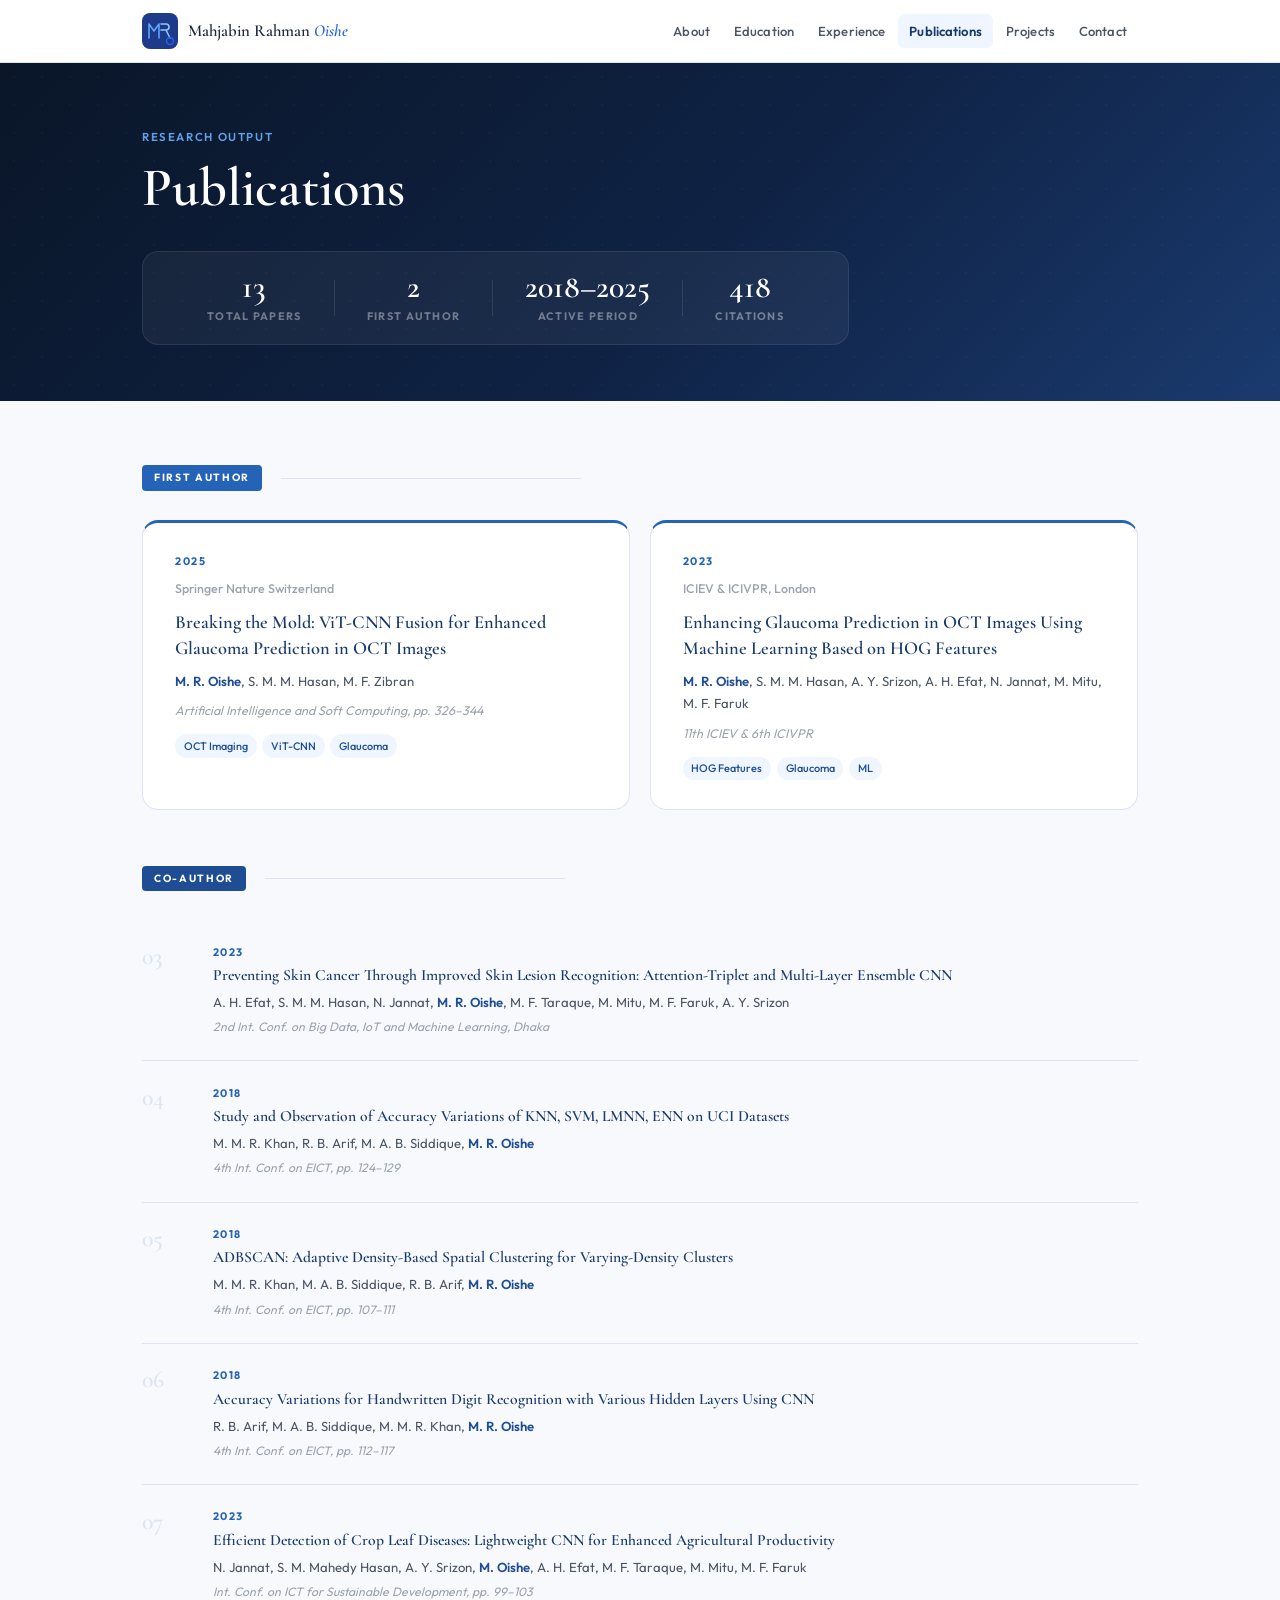
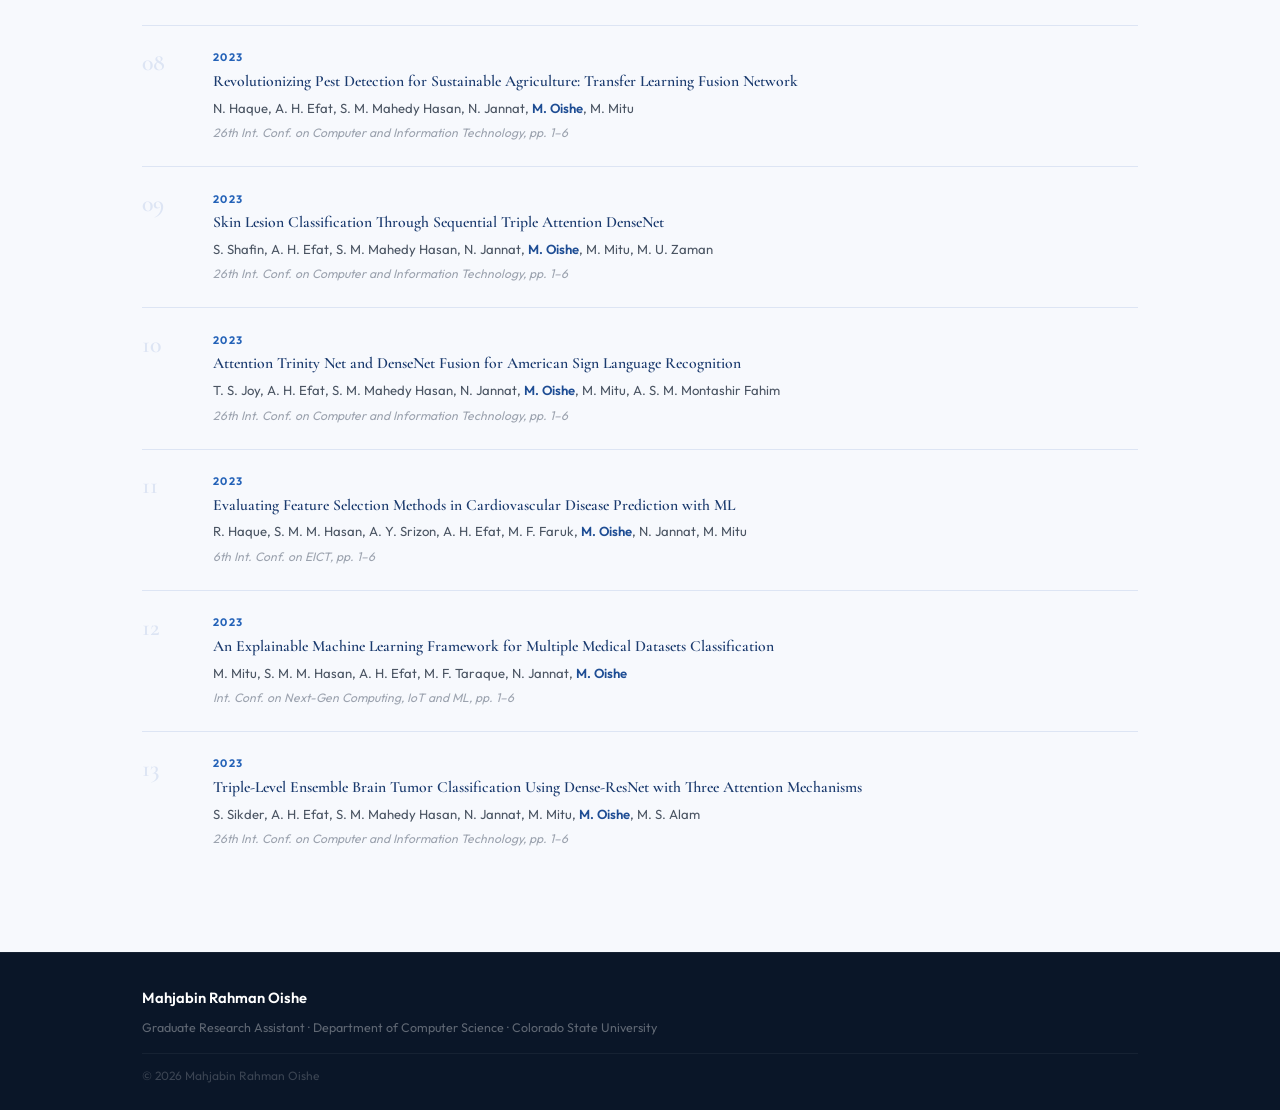
==== publications.html @ 8820d09c "Add files via upload" ====
<!DOCTYPE html>
<html lang="en">
<head>
  <meta charset="UTF-8">
  <meta name="viewport" content="width=device-width, initial-scale=1.0">
  <title>Publications | Mahjabin Rahman Oishe</title>
  <link rel="preconnect" href="https://fonts.googleapis.com">
  <link rel="preconnect" href="https://fonts.gstatic.com" crossorigin>
  <link href="https://fonts.googleapis.com/css2?family=Cormorant+Garamond:ital,wght@0,400;0,600;1,400&family=Outfit:wght@300;400;500;600&display=swap" rel="stylesheet">
  <link rel="stylesheet" href="style.css">
</head>
<body>
  <header class="site-header">
    <div class="nav-inner">
      <a class="brand" href="index.html" style="display:flex;align-items:center;gap:.65rem;text-decoration:none;">
        <svg style="width:36px;height:36px;flex-shrink:0" viewBox="0 0 36 36" fill="none" xmlns="http://www.w3.org/2000/svg">
          <rect width="36" height="36" rx="8" fill="#1e3a8a"/>
          <path d="M7 25V11l5 7 5-7v14" stroke="#60a5fa" stroke-width="1.6" stroke-linecap="round" stroke-linejoin="round" fill="none"/>
          <path d="M19 11h5a3 3 0 010 6h-5m5 0l4 8" stroke="#93c5fd" stroke-width="1.6" stroke-linecap="round" stroke-linejoin="round" fill="none"/>
          <circle cx="28" cy="28" r="3.5" stroke="#2563eb" stroke-width="1.4" fill="none"/>
        </svg>
        <span style="font-family:Cormorant Garamond,Georgia,serif;font-size:1.05rem;font-weight:600;color:#1e293b;white-space:nowrap">Mahjabin Rahman <em style="font-style:italic;color:#2563eb">Oishe</em></span>
      </a>
      <button class="menu-toggle" aria-label="Toggle menu" aria-expanded="false">
        <span></span><span></span><span></span>
      </button>
      <nav class="nav-links">
        <a href="index.html">About</a>
        <a href="education.html">Education</a>
        <a href="experience.html">Experience</a>
        <a href="publications.html" class="active">Publications</a>
        <a href="projects.html">Projects</a>
        <a href="contact.html">Contact</a>
      </nav>
    </div>
  </header>

  <!-- Dark hero with stat counters -->
  <section class="page-hero pub-hero">
    <div class="ph-inner">
      <p class="ph-eyebrow">Research Output</p>
      <h1>Publications</h1>
      <div class="pub-hero-stats">
        <div class="phs"><strong>13</strong><span>Total Papers</span></div>
        <div class="phs-sep"></div>
        <div class="phs"><strong>2</strong><span>First Author</span></div>
        <div class="phs-sep"></div>
        <div class="phs"><strong>2018–2025</strong><span>Active Period</span></div>
        <div class="phs-sep"></div>
        <div class="phs phs--accent">
          <strong id="citation-count">0</strong>
          <span>Citations</span>
        </div>
      </div>
    </div>
    <div class="ph-grid" aria-hidden="true"></div>
  </section>

  <main class="page-main">
    <div class="pm-inner">

      <!-- First-author: large feature cards -->
      <div class="pub-section-label">
        <span class="psl-tag">First Author</span>
        <div class="psl-rule"></div>
      </div>

      <div class="pub-feature-grid">
        <article class="pub-feature-card">
          <div class="pfc-year">2025</div>
          <div class="pfc-venue">Springer Nature Switzerland</div>
          <h3>Breaking the Mold: ViT-CNN Fusion for Enhanced Glaucoma Prediction in OCT Images</h3>
          <p class="pfc-authors"><strong>M. R. Oishe</strong>, S. M. M. Hasan, M. F. Zibran</p>
          <p class="pfc-detail">Artificial Intelligence and Soft Computing, pp. 326–344</p>
          <div class="pfc-tags"><span>OCT Imaging</span><span>ViT-CNN</span><span>Glaucoma</span></div>
        </article>
        <article class="pub-feature-card">
          <div class="pfc-year">2023</div>
          <div class="pfc-venue">ICIEV &amp; ICIVPR, London</div>
          <h3>Enhancing Glaucoma Prediction in OCT Images Using Machine Learning Based on HOG Features</h3>
          <p class="pfc-authors"><strong>M. R. Oishe</strong>, S. M. M. Hasan, A. Y. Srizon, A. H. Efat, N. Jannat, M. Mitu, M. F. Faruk</p>
          <p class="pfc-detail">11th ICIEV &amp; 6th ICIVPR</p>
          <div class="pfc-tags"><span>HOG Features</span><span>Glaucoma</span><span>ML</span></div>
        </article>
      </div>

      <!-- Co-authored: numbered list style -->
      <div class="pub-section-label" style="margin-top:3.5rem">
        <span class="psl-tag psl-tag--co">Co-Author</span>
        <div class="psl-rule"></div>
      </div>

      <div class="pub-list-stack">

        <article class="pls-item">
          <div class="pls-num">03</div>
          <div class="pls-body">
            <div class="pls-year">2023</div>
            <h3>Preventing Skin Cancer Through Improved Skin Lesion Recognition: Attention-Triplet and Multi-Layer Ensemble CNN</h3>
            <p>A. H. Efat, S. M. M. Hasan, N. Jannat, <strong>M. R. Oishe</strong>, M. F. Taraque, M. Mitu, M. F. Faruk, A. Y. Srizon</p>
            <span class="pls-venue">2nd Int. Conf. on Big Data, IoT and Machine Learning, Dhaka</span>
          </div>
        </article>

        <article class="pls-item">
          <div class="pls-num">04</div>
          <div class="pls-body">
            <div class="pls-year">2018</div>
            <h3>Study and Observation of Accuracy Variations of KNN, SVM, LMNN, ENN on UCI Datasets</h3>
            <p>M. M. R. Khan, R. B. Arif, M. A. B. Siddique, <strong>M. R. Oishe</strong></p>
            <span class="pls-venue">4th Int. Conf. on EICT, pp. 124–129</span>
          </div>
        </article>

        <article class="pls-item">
          <div class="pls-num">05</div>
          <div class="pls-body">
            <div class="pls-year">2018</div>
            <h3>ADBSCAN: Adaptive Density-Based Spatial Clustering for Varying-Density Clusters</h3>
            <p>M. M. R. Khan, M. A. B. Siddique, R. B. Arif, <strong>M. R. Oishe</strong></p>
            <span class="pls-venue">4th Int. Conf. on EICT, pp. 107–111</span>
          </div>
        </article>

        <article class="pls-item">
          <div class="pls-num">06</div>
          <div class="pls-body">
            <div class="pls-year">2018</div>
            <h3>Accuracy Variations for Handwritten Digit Recognition with Various Hidden Layers Using CNN</h3>
            <p>R. B. Arif, M. A. B. Siddique, M. M. R. Khan, <strong>M. R. Oishe</strong></p>
            <span class="pls-venue">4th Int. Conf. on EICT, pp. 112–117</span>
          </div>
        </article>

        <article class="pls-item">
          <div class="pls-num">07</div>
          <div class="pls-body">
            <div class="pls-year">2023</div>
            <h3>Efficient Detection of Crop Leaf Diseases: Lightweight CNN for Enhanced Agricultural Productivity</h3>
            <p>N. Jannat, S. M. Mahedy Hasan, A. Y. Srizon, <strong>M. Oishe</strong>, A. H. Efat, M. F. Taraque, M. Mitu, M. F. Faruk</p>
            <span class="pls-venue">Int. Conf. on ICT for Sustainable Development, pp. 99–103</span>
          </div>
        </article>

        <article class="pls-item">
          <div class="pls-num">08</div>
          <div class="pls-body">
            <div class="pls-year">2023</div>
            <h3>Revolutionizing Pest Detection for Sustainable Agriculture: Transfer Learning Fusion Network</h3>
            <p>N. Haque, A. H. Efat, S. M. Mahedy Hasan, N. Jannat, <strong>M. Oishe</strong>, M. Mitu</p>
            <span class="pls-venue">26th Int. Conf. on Computer and Information Technology, pp. 1–6</span>
          </div>
        </article>

        <article class="pls-item">
          <div class="pls-num">09</div>
          <div class="pls-body">
            <div class="pls-year">2023</div>
            <h3>Skin Lesion Classification Through Sequential Triple Attention DenseNet</h3>
            <p>S. Shafin, A. H. Efat, S. M. Mahedy Hasan, N. Jannat, <strong>M. Oishe</strong>, M. Mitu, M. U. Zaman</p>
            <span class="pls-venue">26th Int. Conf. on Computer and Information Technology, pp. 1–6</span>
          </div>
        </article>

        <article class="pls-item">
          <div class="pls-num">10</div>
          <div class="pls-body">
            <div class="pls-year">2023</div>
            <h3>Attention Trinity Net and DenseNet Fusion for American Sign Language Recognition</h3>
            <p>T. S. Joy, A. H. Efat, S. M. Mahedy Hasan, N. Jannat, <strong>M. Oishe</strong>, M. Mitu, A. S. M. Montashir Fahim</p>
            <span class="pls-venue">26th Int. Conf. on Computer and Information Technology, pp. 1–6</span>
          </div>
        </article>

        <article class="pls-item">
          <div class="pls-num">11</div>
          <div class="pls-body">
            <div class="pls-year">2023</div>
            <h3>Evaluating Feature Selection Methods in Cardiovascular Disease Prediction with ML</h3>
            <p>R. Haque, S. M. M. Hasan, A. Y. Srizon, A. H. Efat, M. F. Faruk, <strong>M. Oishe</strong>, N. Jannat, M. Mitu</p>
            <span class="pls-venue">6th Int. Conf. on EICT, pp. 1–6</span>
          </div>
        </article>

        <article class="pls-item">
          <div class="pls-num">12</div>
          <div class="pls-body">
            <div class="pls-year">2023</div>
            <h3>An Explainable Machine Learning Framework for Multiple Medical Datasets Classification</h3>
            <p>M. Mitu, S. M. M. Hasan, A. H. Efat, M. F. Taraque, N. Jannat, <strong>M. Oishe</strong></p>
            <span class="pls-venue">Int. Conf. on Next-Gen Computing, IoT and ML, pp. 1–6</span>
          </div>
        </article>

        <article class="pls-item">
          <div class="pls-num">13</div>
          <div class="pls-body">
            <div class="pls-year">2023</div>
            <h3>Triple-Level Ensemble Brain Tumor Classification Using Dense-ResNet with Three Attention Mechanisms</h3>
            <p>S. Sikder, A. H. Efat, S. M. Mahedy Hasan, N. Jannat, M. Mitu, <strong>M. Oishe</strong>, M. S. Alam</p>
            <span class="pls-venue">26th Int. Conf. on Computer and Information Technology, pp. 1–6</span>
          </div>
        </article>

      </div>
    </div>
  </main>

  <footer class="site-footer">
    <div class="footer-inner">
      <div class="footer-left">
        <strong>Mahjabin Rahman Oishe</strong>
        <span>Graduate Research Assistant · Department of Computer Science · Colorado State University</span>
      </div>
      <p class="footer-copy">© 2026 Mahjabin Rahman Oishe</p>
    </div>
  </footer>
  <script src="script.js"></script>
</body>
</html>
---- style.css ----
/* ═══════════════════════════════════════════════════════════════
   MAHJABIN RAHMAN OISHE — Personal Academic Website
   Palette: Shaded Blue tones · Clean White body · Blue accents
   ═══════════════════════════════════════════════════════════════ */

:root {
  /* Shaded blue palette */
  --blue-950: #0a1628;
  --blue-900: #0f2244;
  --blue-800: #1a3a6e;
  --blue-700: #1e4d94;
  --blue-600: #2563b8;
  --blue-500: #3b82d4;
  --blue-400: #60a0e8;
  --blue-200: #bdd5f5;
  --blue-100: #dbeafe;
  --blue-50:  #eff6ff;

  /* Accent — muted steel blue for chips/tags */
  --accent:       #2563b8;
  --accent-light: #60a0e8;
  --accent-dim:   rgba(37,99,184,0.18);
  --accent-bg:    rgba(37,99,184,0.07);

  --white:    #ffffff;
  --off:      #f7f9fd;
  --surface:  #eef3fb;
  --text:     #111827;
  --muted:    #4b5563;
  --faint:    #9ca3af;
  --line:     #dde5f4;

  --font-serif: 'Cormorant Garamond', Georgia, serif;
  --font-sans:  'Outfit', system-ui, -apple-system, sans-serif;
  --radius:     10px;
  --radius-lg:  16px;
  --container:  1060px;
  --shadow:     0 2px 16px rgba(10,22,40,0.08);
  --shadow-md:  0 6px 32px rgba(10,22,40,0.13);
}

/* ── Reset ─────────────────────────────────────────────────── */
*, *::before, *::after { box-sizing: border-box; margin: 0; padding: 0; }
html { scroll-behavior: smooth; }
body {
  font-family: var(--font-sans);
  color: var(--text);
  background: var(--white);
  line-height: 1.7;
  -webkit-font-smoothing: antialiased;
}
a { color: inherit; text-decoration: none; }
img { max-width: 100%; display: block; }
ul { list-style: none; }
strong { font-weight: 600; }

/* ══════════════════════════════════════════════════════════════
   NAVIGATION
   ══════════════════════════════════════════════════════════════ */
.site-header {
  position: sticky;
  top: 0;
  z-index: 200;
  background: rgba(255,255,255,0.96);
  backdrop-filter: blur(14px);
  -webkit-backdrop-filter: blur(14px);
  border-bottom: 1px solid var(--line);
}
.nav-inner {
  max-width: var(--container);
  margin: 0 auto;
  padding: 0 2rem;
  height: 62px;
  display: flex;
  align-items: center;
  justify-content: space-between;
  gap: 1.5rem;
}

/* ── Logo brand ── */
.brand {
  display: flex;
  align-items: center;
  gap: 0.65rem;
  text-decoration: none;
  flex-shrink: 0;
}
.brand-logo {
  display: flex;
  align-items: center;
  justify-content: center;
  flex-shrink: 0;
  border-radius: 8px;
  overflow: hidden;
  box-shadow: 0 2px 8px rgba(37,99,184,0.25);
  transition: box-shadow 0.2s, transform 0.2s;
}
.brand:hover .brand-logo {
  box-shadow: 0 4px 16px rgba(37,99,184,0.35);
  transform: translateY(-1px);
}
.brand-text {
  font-family: var(--font-serif);
  font-size: 1.1rem;
  font-weight: 600;
  color: var(--blue-900);
  white-space: nowrap;
}
.brand-text em {
  font-style: italic;
  color: var(--blue-600);
}

.nav-links {
  display: flex;
  align-items: center;
  gap: 0.1rem;
  flex-wrap: wrap;
}
.nav-links a {
  padding: 0.35rem 0.7rem;
  font-size: 0.82rem;
  font-weight: 500;
  color: var(--muted);
  border-radius: 6px;
  letter-spacing: 0.01em;
  transition: color 0.15s, background 0.15s;
}
.nav-links a:hover { color: var(--blue-800); background: var(--blue-50); }
.nav-links a.active {
  color: var(--blue-800);
  background: var(--blue-50);
  font-weight: 600;
}
.menu-toggle {
  display: none;
  flex-direction: column;
  gap: 5px;
  background: none;
  border: none;
  cursor: pointer;
  padding: 6px;
  flex-shrink: 0;
}
.menu-toggle span {
  display: block;
  width: 22px;
  height: 2px;
  background: var(--blue-900);
  border-radius: 2px;
  transition: all 0.25s;
}

/* ══════════════════════════════════════════════════════════════
   HERO — UNIQUE HOMEPAGE DESIGN
   ══════════════════════════════════════════════════════════════ */
.hero-about {
  background: linear-gradient(135deg, var(--blue-950) 0%, var(--blue-900) 45%, var(--blue-800) 100%);
  position: relative;
  overflow: hidden;
}

/* Geometric background decorations */
.hero-geo { position: absolute; inset: 0; pointer-events: none; }
.geo-circle {
  position: absolute;
  border-radius: 50%;
  border: 1px solid rgba(255,255,255,0.04);
}
.geo-c1 {
  width: 600px; height: 600px;
  right: -120px; top: -200px;
  border-color: rgba(96,160,232,0.1);
  background: radial-gradient(ellipse, rgba(37,99,184,0.12) 0%, transparent 65%);
}
.geo-c2 {
  width: 350px; height: 350px;
  right: 80px; top: 60px;
  border-color: rgba(96,160,232,0.06);
}
.geo-dots {
  position: absolute;
  inset: 0;
  background-image: radial-gradient(rgba(255,255,255,0.025) 1px, transparent 1px);
  background-size: 30px 30px;
}

.hero-inner {
  max-width: var(--container);
  margin: 0 auto;
  padding: 5rem 2.5rem 3.5rem;
  display: grid;
  grid-template-columns: 1fr 380px;
  gap: 5rem;
  align-items: center;
  position: relative;
  z-index: 1;
}

/* ── Left text column ── */
.hero-text-col { color: var(--white); }

.hero-eyebrow {
  display: flex;
  align-items: center;
  gap: 0.6rem;
  font-size: 0.78rem;
  font-weight: 500;
  letter-spacing: 0.06em;
  color: var(--blue-400);
  margin-bottom: 1.4rem;
  text-transform: uppercase;
}
.hero-greeting-container {
  margin-bottom: -15px; /* Pulls your name closer to the greeting */
}

.hero-greeting {
  /* Font & Style */
  font-family: 'Cormorant Garamond', serif; 
  font-size: 3.8rem; 
  font-weight: 500;
  font-style: italic; 
  text-transform: none; 
  color: #FFD700; /* Yellow/Gold */
  
  /* Layout for Animation */
  display: inline-block;
  overflow: hidden; 
  white-space: nowrap; 
  border-right: 3px solid #FFD700; /* The typing cursor */
  width: 0; 
  
  /* Updated Animation: Stops blinking after 3 seconds */
  animation: 
    typing 2s steps(7, end) forwards, 
    blink-caret 0.75s step-end 4, /* Blinks 4 times then stops */
    hide-cursor 0s forwards 3s; /* Ensures the line disappears at 3 seconds */
}

/* Typing Effect */
@keyframes typing {
  from { width: 0 }
  to { width: 7ch; } 
}

/* Cursor Blink Effect */
@keyframes blink-caret {
  from, to { border-color: transparent }
  50% { border-color: #FFD700; }
}

/* New Animation to hide the cursor line permanently */
@keyframes hide-cursor {
  to { border-right-color: transparent; }
}

/* Ensure no underline from previous versions */
.hero-greeting::after {
  content: none !important;
}
.eyebrow-dot {
  width: 7px; height: 7px;
  border-radius: 50%;
  background: var(--blue-400);
  flex-shrink: 0;
  animation: pulse-dot 2.5s ease-in-out infinite;
}
@keyframes pulse-dot {
  0%, 100% { opacity: 1; transform: scale(1); }
  50% { opacity: 0.5; transform: scale(0.75); }
}

.hero-name {
  font-family: var(--font-serif);
  font-size: clamp(2.6rem, 5.5vw, 4.2rem);
  font-weight: 600;
  line-height: 1.05;
  color: var(--white);
  margin-bottom: 1.4rem;
  letter-spacing: -0.01em;
}
.hero-name em {
  font-style: italic;
  color: var(--blue-400);
  display: inline-block;
}

.hero-intro {
  font-size: 1rem;
  color: rgba(255,255,255,0.68);
  line-height: 1.8;
  margin-bottom: 2rem;
  max-width: 480px;
  font-weight: 300;
}
.research-label {
  font-family: 'Outfit', sans-serif;
  font-size: 0.75rem;
  font-weight: 700;
  text-transform: uppercase;
  letter-spacing: 0.15em;
  color: rgba(255, 255, 255, 0.5); /* Dimmed white for a clean look */
  margin-bottom: 12px;
  margin-top: 30px;
  display: flex;
  align-items: center;
  gap: 15px;
}

/* This creates a stylish horizontal line after the text */
.research-label::after {
  content: "";
  height: 1px;
  flex-grow: 1;
  background: linear-gradient(90deg, rgba(255, 255, 255, 0.1), transparent);
}

.hero-domain-row {
  display: flex;
  flex-wrap: wrap;
  gap: 0.5rem;
  margin-bottom: 2.2rem;
}
.domain-pill {
  font-size: 0.72rem;
  font-weight: 500;
  padding: 0.3rem 0.85rem;
  background: rgba(255,255,255,0.07);
  border: 1px solid rgba(96,160,232,0.25);
  border-radius: 100px;
  color: rgba(255,255,255,0.7);
  letter-spacing: 0.03em;
  transition: background 0.2s, border-color 0.2s;
}
.domain-pill:hover {
  background: rgba(255,255,255,0.12);
  border-color: rgba(96,160,232,0.5);
}

.hero-actions {
  display: flex;
  flex-wrap: wrap;
  gap: 0.75rem;
}
.hbtn {
  display: inline-flex;
  align-items: center;
  gap: 0.5rem;
  padding: 0.65rem 1.3rem;
  border-radius: 8px;
  font-size: 0.85rem;
  font-weight: 500;
  cursor: pointer;
  transition: all 0.2s;
  white-space: nowrap;
}
.hbtn-primary {
  background: var(--blue-600);
  color: var(--white);
  border: 1px solid var(--blue-600);
  box-shadow: 0 4px 16px rgba(37,99,184,0.35);
}
.hbtn-primary:hover {
  background: var(--blue-500);
  border-color: var(--blue-500);
  box-shadow: 0 6px 24px rgba(37,99,184,0.45);
  transform: translateY(-1px);
}
.hbtn-outline {
  background: rgba(255,255,255,0.07);
  color: rgba(255,255,255,0.85);
  border: 1px solid rgba(255,255,255,0.18);
}
.hbtn-outline:hover {
  background: rgba(255,255,255,0.13);
  border-color: rgba(96,160,232,0.4);
}

/* ── Right photo column ── */
.hero-photo-col {
  position: relative;
  display: flex;
  align-items: center;
  justify-content: center;
}
.photo-frame {
  position: relative;
  width: 280px;
  height: 340px;
}
.photo-ring {
  width: 280px;
  height: 340px;
  border-radius: 24px;
  overflow: hidden;
  border: 3px solid rgba(96,160,232,0.35);
  box-shadow: 0 20px 60px rgba(0,0,0,0.5), 0 0 0 8px rgba(37,99,184,0.1);
  position: absolute;
  left: 50%;
  top: 50%;
  transform: translate(-50%, -50%);
  background: var(--blue-800);
}
.photo-ring img {
  width: 100%;
  height: 100%;
  object-fit: cover;
  object-position: top center;
}

/* Floating stat cards */
.float-card {
  position: absolute;
  background: rgba(255,255,255,0.1);
  backdrop-filter: blur(16px);
  -webkit-backdrop-filter: blur(16px);
  border: 1px solid rgba(255,255,255,0.15);
  border-radius: 12px;
  padding: 0.7rem 1rem;
  color: white;
  display: flex;
  flex-direction: column;
  gap: 0.1rem;
  z-index: 3;
  box-shadow: 0 8px 32px rgba(0,0,0,0.2);
  
  

}

.float-card:hover {
  transform: translateY(-8px) scale(1.02); /* Lifts the card up */
  border-color: rgba(255, 215, 0, 0.4); /* Glows yellow/gold on hover */
  box-shadow: 0 15px 40px rgba(255, 215, 0, 0.1);
}
.float-card strong {
  font-family: var(--font-serif);
  font-size: 1.4rem;
  font-weight: 600;
  color: white;
  line-height: 1;
}
.float-card span {
  font-size: 0.67rem;
  font-weight: 500;
  color: rgba(255,255,255,0.6);
  letter-spacing: 0.06em;
  text-transform: uppercase;
}

.float-card--tl {
  top: -10px;
  left: -30px;
  animation: float-a 4s ease-in-out infinite;
}
.float-card--br {
  bottom: -40px;
  right: -59px;
  animation: float-b 4s ease-in-out infinite 1s;
}
.float-card--br strong {
  font-family: var(--font-sans);
  font-size: 0.8rem;
  font-weight: 600;
}
@keyframes float-a {
  0%, 100% { transform: translateY(0); }
  50% { transform: translateY(-6px); }
}
@keyframes float-b {
  0%, 100% { transform: translateY(0); }
  50% { transform: translateY(6px); }
}


/* ── Stats bar at bottom of hero ── */
.hero-stats-bar {
  max-width: var(--container);
  margin: 0 auto;
  padding: 1.6rem 2.5rem;
  display: flex;
  align-items: center;
  gap: 0;
  border-top: 1px solid rgba(255,255,255,0.07);
  position: relative;
  z-index: 1;
}
.hero-stat {
  flex: 1;
  text-align: center;
  display: flex;
  flex-direction: column;
  gap: 0.2rem;
}
.hero-stat strong {
  font-family: var(--font-serif);
  font-size: 1.6rem;
  font-weight: 600;
  color: white;
  line-height: 1;
}
.hero-stat span {
  font-size: 0.68rem;
  font-weight: 500;
  letter-spacing: 0.1em;
  text-transform: uppercase;
  color: rgba(255,255,255,0.35);
}
.hstat-div {
  width: 1px;
  height: 36px;
  background: rgba(255,255,255,0.1);
  flex-shrink: 0;
}
.hero-stat--link {
  cursor: pointer;
  transition: opacity 0.2s;
  text-decoration: none;
}
.hero-stat--link strong {
  color: var(--blue-400);
  font-family: var(--font-sans);
  font-size: 0.9rem;
  font-weight: 600;
  transition: color 0.15s;
}
.hero-stat--link:hover strong { color: var(--blue-200); }

/* ══════════════════════════════════════════════════════════════
   ABOUT SECTION
   ══════════════════════════════════════════════════════════════ */
.about-section {
  background: var(--off);
  padding: 0;
}
.about-inner {
  max-width: var(--container);
  margin: 0 auto;
  padding: 4.5rem 2.5rem 4.5rem;
}
.about-label {
  font-family: var(--font-serif);
  font-size: 1.85rem;
  font-weight: 600;
  color: var(--blue-900);
  margin-bottom: 2rem;
  padding-bottom: 1rem;
  border-bottom: 2px solid var(--blue-100);
  display: flex;
  align-items: center;
  gap: 1rem;
}
.about-label::after {
  content: '';
  flex: 1;
  height: 2px;
  background: linear-gradient(to right, var(--blue-100), transparent);
}

/* Full-width prose layout (no repeated sidebar) */
.about-prose-layout {
  display: flex;
  flex-direction: column;
  gap: 2.2rem;
}
.about-bio p {
  font-size: 0.97rem;
  color: var(--muted);
  line-height: 1.9;
  margin-bottom: 1.2rem;
  max-width: 800px;
}
.about-bio p:last-child { margin-bottom: 0; }
.about-bio p strong { color: var(--blue-800); }

/* Contact pills in about section */
.about-contact-strip {
  display: flex;
  flex-wrap: wrap;
  gap: 0.65rem;
  padding-top: 0.5rem;
  border-top: 1px solid var(--line);
}
.contact-pill {
  display: inline-flex;
  align-items: center;
  gap: 0.5rem;
  font-size: 0.82rem;
  font-weight: 500;
  padding: 0.45rem 1rem;
  background: var(--white);
  color: var(--blue-700);
  border: 1px solid var(--blue-100);
  border-radius: 100px;
  transition: all 0.2s;
  text-decoration: none;
}
.contact-pill:hover {
  background: var(--blue-50);
  border-color: var(--blue-200);
  color: var(--blue-800);
  box-shadow: 0 2px 10px rgba(37,99,184,0.12);
  transform: translateY(-1px);
}

/* ══════════════════════════════════════════════════════════════
   PAGE HERO (inner pages)
   ══════════════════════════════════════════════════════════════ */
.page-hero {
  background: linear-gradient(135deg, var(--blue-950) 0%, var(--blue-900) 55%, var(--blue-800) 100%);
  position: relative;
  overflow: hidden;
}
.page-hero::before {
  content: '';
  position: absolute;
  inset: 0;
  background-image: radial-gradient(rgba(255,255,255,0.025) 1px, transparent 1px);
  background-size: 28px 28px;
}
.ph-inner {
  max-width: var(--container);
  margin: 0 auto;
  padding: 4rem 2rem 3.5rem;
  position: relative;
  z-index: 1;
}
.ph-eyebrow {
  font-size: 0.72rem;
  font-weight: 600;
  letter-spacing: 0.14em;
  text-transform: uppercase;
  color: var(--blue-400);
  margin-bottom: 0.8rem;
}
.ph-inner h1 {
  font-family: var(--font-serif);
  font-size: clamp(2.2rem, 5vw, 3.4rem);
  font-weight: 600;
  color: var(--white);
  line-height: 1.1;
}
.ph-stats {
  display: flex;
  gap: 2.5rem;
  margin-top: 2rem;
}
.ph-stat strong {
  display: block;
  font-family: var(--font-serif);
  font-size: 2.2rem;
  font-weight: 600;
  color: var(--white);
  line-height: 1;
}
.ph-stat span {
  font-size: 0.72rem;
  font-weight: 600;
  letter-spacing: 0.1em;
  text-transform: uppercase;
  color: rgba(255,255,255,0.4);
  margin-top: 0.3rem;
  display: block;
}

/* ══════════════════════════════════════════════════════════════
   PAGE MAIN (shared wrapper)
   ══════════════════════════════════════════════════════════════ */
.page-main { background: var(--off); min-height: 60vh; }
.pm-inner {
  max-width: var(--container);
  margin: 0 auto;
  padding: 4rem 2rem 5rem;
}
.page-intro {
  font-size: 1.05rem;
  color: var(--muted);
  max-width: 640px;
  line-height: 1.8;
  margin-bottom: 3rem;
}
.section-heading {
  font-family: var(--font-serif);
  font-size: 1.7rem;
  font-weight: 600;
  color: var(--blue-900);
  margin-bottom: 1.8rem;
  padding-bottom: 0.75rem;
  border-bottom: 1px solid var(--line);
}

/* ══════════════════════════════════════════════════════════════
   EDUCATION PAGE
   ══════════════════════════════════════════════════════════════ */
.edu-timeline { display: flex; flex-direction: column; gap: 1.5rem; }
.edu-card {
  background: var(--white);
  border: 1px solid var(--line);
  border-radius: var(--radius-lg);
  padding: 2rem 2.2rem;
  position: relative;
  transition: box-shadow 0.2s;
}
.edu-card:hover { box-shadow: var(--shadow-md); }
.edu-card--current {
  border-color: var(--blue-200);
  border-left: 4px solid var(--blue-600);
}
.edu-year-tag {
  display: inline-block;
  font-size: 0.72rem;
  font-weight: 600;
  letter-spacing: 0.1em;
  text-transform: uppercase;
  color: var(--blue-600);
  margin-bottom: 1rem;
}
.edu-degree-row {
  display: flex;
  align-items: flex-start;
  gap: 1.2rem;
  margin-bottom: 1.2rem;
}
.edu-badge {
  background: var(--blue-900);
  color: var(--white);
  font-size: 0.72rem;
  font-weight: 700;
  letter-spacing: 0.06em;
  padding: 0.3rem 0.7rem;
  border-radius: 6px;
  flex-shrink: 0;
  margin-top: 4px;
}
.edu-card h2 {
  font-family: var(--font-serif);
  font-size: 1.35rem;
  font-weight: 600;
  color: var(--blue-900);
  margin-bottom: 0.2rem;
  line-height: 1.3;
}
.edu-uni { font-size: 0.92rem; color: var(--blue-700); font-weight: 500; }
.edu-loc { font-size: 0.82rem; color: var(--faint); }
.edu-details {
  list-style: none;
  display: flex;
  flex-direction: column;
  gap: 0.3rem;
  padding-left: 0;
  margin-left: calc(1.2rem + 40px);
}
.edu-details li {
  font-size: 0.9rem;
  color: var(--muted);
  position: relative;
  padding-left: 1rem;
}
.edu-details li::before {
  content: '·';
  position: absolute;
  left: 0;
  color: var(--blue-600);
  font-weight: 700;
}

/* ══════════════════════════════════════════════════════════════
   RESEARCH PAGE
   ══════════════════════════════════════════════════════════════ */
.research-areas { display: flex; flex-direction: column; gap: 1.5rem; margin-bottom: 3.5rem; }
.ra-card {
  display: grid;
  grid-template-columns: 48px 1fr;
  gap: 1.5rem;
  background: var(--white);
  border: 1px solid var(--line);
  border-radius: var(--radius-lg);
  padding: 2rem 2.2rem;
  transition: box-shadow 0.2s, border-color 0.2s;
}
.ra-card:hover { box-shadow: var(--shadow-md); border-color: var(--blue-200); }
.ra-num {
  font-family: var(--font-serif);
  font-size: 2.2rem;
  font-weight: 600;
  color: var(--line);
  line-height: 1;
  padding-top: 4px;
}
.ra-body h2 {
  font-family: var(--font-serif);
  font-size: 1.3rem;
  font-weight: 600;
  color: var(--blue-900);
  margin-bottom: 0.6rem;
}
.ra-body p { font-size: 0.92rem; color: var(--muted); line-height: 1.75; margin-bottom: 1rem; }
.ra-tags { display: flex; flex-wrap: wrap; gap: 0.4rem; }
.ra-tags span {
  font-size: 0.72rem;
  font-weight: 500;
  padding: 0.2rem 0.7rem;
  background: var(--blue-50);
  color: var(--blue-700);
  border-radius: 100px;
}

/* Experience in Research page */
.exp-list { display: flex; flex-direction: column; gap: 1.2rem; }
.exp-item {
  background: var(--white);
  border: 1px solid var(--line);
  border-radius: var(--radius-lg);
  padding: 1.8rem 2rem;
}
.exp-meta { display: flex; gap: 1rem; align-items: flex-start; margin-bottom: 1rem; }
.exp-dot {
  width: 10px;
  height: 10px;
  border-radius: 50%;
  background: var(--blue-600);
  flex-shrink: 0;
  margin-top: 5px;
}
.exp-meta div { display: flex; flex-direction: column; gap: 0.1rem; }
.exp-date { font-size: 0.72rem; font-weight: 600; letter-spacing: 0.08em; text-transform: uppercase; color: var(--blue-600); }
.exp-meta strong { font-size: 1rem; color: var(--blue-900); }
.exp-org { font-size: 0.85rem; color: var(--muted); }
.exp-bullets { list-style: none; display: flex; flex-direction: column; gap: 0.4rem; }
.exp-bullets li {
  font-size: 0.88rem;
  color: var(--muted);
  padding-left: 1.2rem;
  position: relative;
}
.exp-bullets li::before { content: '→'; position: absolute; left: 0; color: var(--blue-600); font-size: 0.8rem; }

/* ══════════════════════════════════════════════════════════════
   PUBLICATIONS PAGE
   ══════════════════════════════════════════════════════════════ */
.pub-grid {
  display: grid;
  grid-template-columns: repeat(2, 1fr);
  gap: 1.2rem;
}
.pub-card {
  background: var(--white);
  border: 1px solid var(--line);
  border-radius: var(--radius-lg);
  padding: 1.6rem 1.8rem;
  display: flex;
  flex-direction: column;
  gap: 0.6rem;
  transition: box-shadow 0.2s, border-color 0.2s;
}
.pub-card:hover { box-shadow: var(--shadow-md); border-color: var(--blue-200); }
.pub-card-top { display: flex; gap: 0.5rem; align-items: center; }
.pub-tag {
  display: inline-block;
  font-size: 0.68rem;
  font-weight: 700;
  letter-spacing: 0.06em;
  text-transform: uppercase;
  padding: 0.2rem 0.6rem;
  border-radius: 4px;
}
.pub-tag--first { background: var(--accent-bg); color: var(--blue-700); border: 1px solid var(--accent-dim); }
.pub-tag--year { background: var(--blue-50); color: var(--blue-700); }
.pub-card h3 {
  font-family: var(--font-serif);
  font-size: 1.05rem;
  font-weight: 600;
  color: var(--blue-900);
  line-height: 1.4;
}
.pub-authors { font-size: 0.82rem; color: var(--muted); }
.pub-authors strong { color: var(--blue-700); }
.pub-venue { font-size: 0.78rem; color: var(--faint); font-style: italic; }
.pub-keywords { display: flex; flex-wrap: wrap; gap: 0.35rem; margin-top: 0.2rem; }
.pub-keywords span {
  font-size: 0.7rem;
  padding: 0.15rem 0.55rem;
  background: var(--blue-50);
  color: var(--blue-700);
  border-radius: 100px;
  font-weight: 500;
}

/* ══════════════════════════════════════════════════════════════
   PROJECTS PAGE
   ══════════════════════════════════════════════════════════════ */
.project-grid {
  display: grid;
  grid-template-columns: repeat(3, 1fr);
  gap: 1.4rem;
}
.project-card {
  background: var(--white);
  border: 1px solid var(--line);
  border-radius: var(--radius-lg);
  overflow: hidden;
  transition: box-shadow 0.22s, transform 0.22s;
  display: flex;
  flex-direction: column;
}
.project-card:hover { box-shadow: var(--shadow-md); transform: translateY(-3px); }
.proj-header {
  height: 90px;
  display: flex;
  align-items: center;
  justify-content: center;
  flex-shrink: 0;
  background: linear-gradient(135deg, var(--blue-50), var(--blue-100));
}
.proj-icon { font-size: 2.2rem; line-height: 1; }
.proj-body {
  padding: 1.4rem 1.5rem;
  display: flex;
  flex-direction: column;
  gap: 0.5rem;
  flex: 1;
}
.proj-tags { display: flex; gap: 0.4rem; flex-wrap: wrap; }
.proj-status {
  font-size: 0.67rem;
  font-weight: 700;
  letter-spacing: 0.06em;
  text-transform: uppercase;
  padding: 0.2rem 0.55rem;
  border-radius: 4px;
}
.proj-status--pub { background: var(--accent-bg); color: var(--blue-700); border: 1px solid var(--accent-dim); }
.proj-status--research { background: var(--blue-50); color: var(--blue-700); }
.proj-body h3 {
  font-family: var(--font-serif);
  font-size: 1rem;
  font-weight: 600;
  color: var(--blue-900);
  line-height: 1.35;
}
.proj-body p { font-size: 0.83rem; color: var(--muted); line-height: 1.65; }
.proj-tech {
  display: flex;
  flex-wrap: wrap;
  gap: 0.35rem;
  margin-top: auto;
  padding-top: 0.6rem;
}
.proj-tech span {
  font-size: 0.68rem;
  font-weight: 500;
  padding: 0.15rem 0.55rem;
  background: var(--surface);
  color: var(--muted);
  border: 1px solid var(--line);
  border-radius: 100px;
}

/* ══════════════════════════════════════════════════════════════
   SKILLS PAGE
   ══════════════════════════════════════════════════════════════ */
.skills-grid {
  display: grid;
  grid-template-columns: repeat(2, 1fr);
  gap: 1.5rem;
}
.skill-block {
  background: var(--white);
  border: 1px solid var(--line);
  border-radius: var(--radius-lg);
  padding: 2rem 2.2rem;
}
.sb-icon { font-size: 1.8rem; margin-bottom: 0.8rem; line-height: 1; }
.skill-block h3 {
  font-family: var(--font-serif);
  font-size: 1.2rem;
  font-weight: 600;
  color: var(--blue-900);
  margin-bottom: 1.2rem;
}
.skill-list { display: flex; flex-direction: column; gap: 0.75rem; }
.skill-list li {
  display: flex;
  align-items: center;
  gap: 0.8rem;
}
.skill-name {
  font-size: 0.86rem;
  color: var(--blue-900);
  font-weight: 500;
  width: 160px;
  flex-shrink: 0;
}
.skill-bar {
  flex: 1;
  height: 5px;
  background: var(--line);
  border-radius: 100px;
  overflow: hidden;
}
.skill-fill {
  height: 100%;
  background: linear-gradient(90deg, var(--blue-700), var(--blue-400));
  border-radius: 100px;
}
.skill-pill-list {
  display: flex;
  flex-wrap: wrap;
  gap: 0.5rem;
}
.skill-pill-list span {
  font-size: 0.8rem;
  font-weight: 500;
  padding: 0.35rem 0.85rem;
  background: var(--blue-50);
  color: var(--blue-700);
  border: 1px solid var(--blue-100);
  border-radius: 100px;
}

/* ══════════════════════════════════════════════════════════════
   TEACHING PAGE
   ══════════════════════════════════════════════════════════════ */
.teaching-role {
  background: var(--white);
  border: 1px solid var(--line);
  border-left: 4px solid var(--blue-600);
  border-radius: var(--radius-lg);
  padding: 2rem 2.2rem;
  margin-bottom: 3rem;
}
.tr-header {
  display: flex;
  justify-content: space-between;
  align-items: flex-start;
  gap: 1.5rem;
  flex-wrap: wrap;
  margin-bottom: 1rem;
}
.teaching-role h2 {
  font-family: var(--font-serif);
  font-size: 1.5rem;
  font-weight: 600;
  color: var(--blue-900);
  margin-bottom: 0.2rem;
}
.tr-org { font-size: 0.92rem; color: var(--blue-700); font-weight: 500; }
.tr-uni { font-size: 0.82rem; color: var(--faint); }
.tr-date {
  font-size: 0.75rem;
  font-weight: 700;
  letter-spacing: 0.08em;
  text-transform: uppercase;
  color: var(--blue-600);
  white-space: nowrap;
}
.tr-note { font-size: 0.88rem; color: var(--muted); }
.tr-note strong { color: var(--blue-900); }

.course-grid {
  display: grid;
  grid-template-columns: repeat(3, 1fr);
  gap: 1.2rem;
}
.course-card {
  background: var(--white);
  border: 1px solid var(--line);
  border-radius: var(--radius-lg);
  padding: 1.6rem 1.8rem;
  transition: box-shadow 0.2s, transform 0.2s;
}
.course-card:hover { box-shadow: var(--shadow-md); transform: translateY(-2px); }
.course-icon { font-size: 1.8rem; margin-bottom: 0.8rem; line-height: 1; }
.course-card h3 {
  font-family: var(--font-serif);
  font-size: 1rem;
  font-weight: 600;
  color: var(--blue-900);
  margin-bottom: 0.5rem;
  line-height: 1.3;
}
.course-card p { font-size: 0.82rem; color: var(--muted); line-height: 1.65; }

/* ══════════════════════════════════════════════════════════════
   CONTACT PAGE
   ══════════════════════════════════════════════════════════════ */
.contact-grid {
  display: grid;
  grid-template-columns: repeat(2, 1fr);
  gap: 1.2rem;
  margin-bottom: 3rem;
}
.contact-card {
  display: flex;
  align-items: center;
  gap: 1.2rem;
  background: var(--white);
  border: 1px solid var(--line);
  border-radius: var(--radius-lg);
  padding: 1.6rem 1.8rem;
  transition: box-shadow 0.2s, border-color 0.2s, transform 0.2s;
}
.contact-card:hover {
  box-shadow: var(--shadow-md);
  border-color: var(--blue-200);
  transform: translateY(-2px);
}
.cc-icon-wrap {
  width: 48px;
  height: 48px;
  border-radius: 12px;
  background: var(--blue-50);
  color: var(--blue-800);
  display: flex;
  align-items: center;
  justify-content: center;
  flex-shrink: 0;
}
.cc-body { flex: 1; display: flex; flex-direction: column; gap: 0.15rem; }
.cc-body strong { font-size: 0.92rem; color: var(--blue-900); }
.cc-body span { font-size: 0.82rem; color: var(--muted); }
.cc-body em { font-size: 0.75rem; color: var(--faint); font-style: normal; }
.cc-arrow { font-size: 1.2rem; color: var(--faint); flex-shrink: 0; transition: color 0.15s, transform 0.15s; }
.contact-card:hover .cc-arrow { color: var(--blue-600); transform: translateX(2px); }

.affiliation-block {
  background: var(--white);
  border: 1px solid var(--line);
  border-left: 4px solid var(--blue-600);
  border-radius: var(--radius-lg);
  padding: 1.8rem 2rem;
}
.affiliation-block h3 {
  font-family: var(--font-serif);
  font-size: 1rem;
  font-weight: 600;
  color: var(--blue-900);
  margin-bottom: 0.6rem;
}
.affiliation-block p { font-size: 0.88rem; color: var(--muted); line-height: 1.8; }

/* ══════════════════════════════════════════════════════════════
   FOOTER
   ══════════════════════════════════════════════════════════════ */
.site-footer {
  background: var(--blue-950);
  border-top: 1px solid rgba(255,255,255,0.05);
  padding: 2rem 0 1.5rem;
}
.footer-inner {
  max-width: var(--container);
  margin: 0 auto;
  padding: 0 2rem;
}
.footer-left { margin-bottom: 0.75rem; }
.footer-left strong { display: block; color: var(--white); font-size: 0.92rem; margin-bottom: 0.2rem; }
.footer-left span { font-size: 0.78rem; color: rgba(255,255,255,0.35); }
.footer-copy { font-size: 0.75rem; color: rgba(255,255,255,0.2); padding-top: 0.75rem; border-top: 1px solid rgba(255,255,255,0.05); }

/* ══════════════════════════════════════════════════════════════
   ANIMATIONS
   ══════════════════════════════════════════════════════════════ */
.fade-up {
  opacity: 0;
  transform: translateY(22px);
  transition: opacity 0.55s ease, transform 0.55s ease;
}
.fade-up.visible { opacity: 1; transform: none; }

/* ══════════════════════════════════════════════════════════════
   RESPONSIVE
   ══════════════════════════════════════════════════════════════ */
@media (max-width: 900px) {
  .hero-inner {
    grid-template-columns: 1fr;
    padding: 3.5rem 2rem 2.5rem;
    gap: 3rem;
  }
  .hero-photo-col {
    order: -1;
    justify-content: flex-start;
  }
  .photo-frame { width: 200px; height: 240px; }
  .photo-ring { width: 170px; height: 210px; }
  .float-card--tl { top: -5px; left: -10px; }
  .float-card--br { bottom: 0px; right: -10px; }

  .hero-stats-bar { flex-wrap: wrap; gap: 1.5rem; justify-content: center; padding: 1.4rem 2rem; }
  .hstat-div { display: none; }
  .hero-stat { min-width: 80px; }

  .about-layout { grid-template-columns: 1fr; gap: 2.5rem; }
  .pub-grid { grid-template-columns: 1fr; }
  .project-grid { grid-template-columns: repeat(2, 1fr); }
  .course-grid { grid-template-columns: repeat(2, 1fr); }
  .skills-grid { grid-template-columns: 1fr; }
  .contact-grid { grid-template-columns: 1fr; }
  .ra-card { grid-template-columns: 1fr; }
  .ra-num { display: none; }
}

@media (max-width: 640px) {
  .nav-links {
    display: none;
    flex-direction: column;
    position: absolute;
    top: 62px; left: 0; right: 0;
    background: var(--white);
    border-bottom: 1px solid var(--line);
    padding: 0.5rem 1.5rem 1rem;
    gap: 0;
  }
  .nav-links.open { display: flex; }
  .nav-links a { padding: 0.65rem 0; border-bottom: 1px solid var(--line); border-radius: 0; font-size: 0.9rem; }
  .nav-links a:last-child { border-bottom: none; }
  .menu-toggle { display: flex; }

  .brand-text { font-size: 0.95rem; }

  .hero-inner { padding: 3rem 1.25rem 2rem; gap: 2rem; }
  .hero-actions { flex-direction: column; }
  .hbtn { width: 100%; justify-content: center; }
  .photo-frame { width: 160px; height: 190px; }
  .photo-ring { width: 140px; height: 170px; }
  .float-card { display: none; }

  .about-inner { padding: 3rem 1.25rem 2.5rem; }
  .about-bio p { font-size: 0.92rem; }

  .project-grid { grid-template-columns: 1fr; }
  .course-grid { grid-template-columns: 1fr; }
  .pub-grid { grid-template-columns: 1fr; }
  .ph-stats { gap: 1.5rem; flex-wrap: wrap; }
  .pm-inner { padding: 2.5rem 1.25rem 3.5rem; }
  .ph-inner { padding: 3rem 1.25rem 2.5rem; }
  .edu-details { margin-left: 0; }
}

/* ══════════════════════════════════════════════════════════════
   COLLABORATION SECTION
   ══════════════════════════════════════════════════════════════ */
.collab-section {
  background: var(--blue-950);
  padding: 5rem 0 5.5rem;
  position: relative;
  overflow: hidden;
}
.collab-section::before {
  content: '';
  position: absolute;
  inset: 0;
  background-image: radial-gradient(rgba(96,160,232,0.04) 1px, transparent 1px);
  background-size: 28px 28px;
  pointer-events: none;
}
.collab-section::after {
  content: '';
  position: absolute;
  top: -120px; right: -80px;
  width: 400px; height: 400px;
  border-radius: 50%;
  background: radial-gradient(ellipse, rgba(37,99,184,0.15) 0%, transparent 65%);
  pointer-events: none;
}

.collab-inner {
  max-width: var(--container);
  margin: 0 auto;
  padding: 0 2.5rem;
  position: relative;
  z-index: 1;
}

/* Header */
.collab-header { text-align: center; margin-bottom: 3rem; }
.collab-eyebrow {
  display: flex;
  align-items: center;
  justify-content: center;
  gap: 0.8rem;
  font-size: 0.72rem;
  font-weight: 500;
  letter-spacing: 0.12em;
  text-transform: uppercase;
  color: var(--blue-400);
  margin-bottom: 1rem;
}
.collab-line {
  display: block;
  width: 32px;
  height: 1px;
  background: var(--blue-600);
}
.collab-title {
  font-family: var(--font-serif);
  font-size: clamp(2rem, 4vw, 3rem);
  font-weight: 600;
  color: white;
  line-height: 1.1;
  margin-bottom: 0.8rem;
}
.collab-title em { font-style: italic; color: var(--blue-400); }
.collab-desc {
  font-size: 0.95rem;
  color: rgba(255,255,255,0.5);
  max-width: 420px;
  margin: 0 auto;
  line-height: 1.7;
}

/* Card */
.collab-card {
  background: rgba(255,255,255,0.04);
  border: 1px solid rgba(255,255,255,0.08);
  border-radius: 20px;
  display: grid;
  grid-template-columns: 1fr 300px;
  overflow: hidden;
}

/* Form side */
.collab-form-wrap { padding: 2.5rem 2.5rem 2.5rem; }

.collab-field-row {
  display: grid;
  grid-template-columns: 1fr 1fr;
  gap: 1rem;
  margin-bottom: 1rem;
}
.collab-field { display: flex; flex-direction: column; gap: 0.4rem; margin-bottom: 1rem; }
.collab-field:last-of-type { margin-bottom: 0; }

.collab-label {
  font-size: 0.75rem;
  font-weight: 500;
  letter-spacing: 0.05em;
  color: rgba(255,255,255,0.55);
  text-transform: uppercase;
}
.collab-input {
  background: rgba(255,255,255,0.06);
  border: 1px solid rgba(255,255,255,0.1);
  border-radius: 10px;
  padding: 0.7rem 1rem;
  font-size: 0.9rem;
  color: white;
  font-family: var(--font-sans);
  outline: none;
  transition: border-color 0.2s, background 0.2s;
  width: 100%;
}
.collab-input::placeholder { color: rgba(255,255,255,0.25); }
.collab-input:focus {
  border-color: var(--blue-500);
  background: rgba(255,255,255,0.09);
}
.collab-textarea { resize: vertical; min-height: 110px; }
.collab-select-wrap { position: relative; }
.collab-select { appearance: none; cursor: pointer; padding-right: 2.5rem; }
.collab-select option { background: var(--blue-900); color: white; }
.select-arrow {
  position: absolute;
  right: 0.9rem;
  top: 50%;
  transform: translateY(-50%);
  color: rgba(255,255,255,0.4);
  pointer-events: none;
}

.collab-btn {
  margin-top: 1.5rem;
  display: inline-flex;
  align-items: center;
  gap: 0.6rem;
  background: var(--blue-600);
  color: white;
  border: none;
  border-radius: 10px;
  padding: 0.8rem 1.8rem;
  font-size: 0.9rem;
  font-weight: 500;
  font-family: var(--font-sans);
  cursor: pointer;
  transition: background 0.2s, transform 0.2s, box-shadow 0.2s;
  box-shadow: 0 4px 20px rgba(37,99,184,0.35);
}
.collab-btn:hover {
  background: var(--blue-500);
  transform: translateY(-2px);
  box-shadow: 0 8px 28px rgba(37,99,184,0.5);
}

.collab-success {
  display: none;
  align-items: center;
  gap: 0.6rem;
  margin-top: 1rem;
  font-size: 0.88rem;
  color: #6ee7b7;
}
.collab-success.visible { display: flex; }

/* Aside */
.collab-aside {
  background: rgba(255,255,255,0.03);
  border-left: 1px solid rgba(255,255,255,0.07);
  padding: 2.5rem 2rem;
  display: flex;
  flex-direction: column;
  gap: 0;
  justify-content: center;
}
.collab-aside-block {
  display: flex;
  align-items: flex-start;
  gap: 1rem;
  padding: 1.1rem 0;
  border-bottom: 1px solid rgba(255,255,255,0.06);
}
.collab-aside-block:last-of-type { border-bottom: none; }
.collab-aside-icon {
  width: 38px;
  height: 38px;
  border-radius: 10px;
  background: rgba(37,99,184,0.2);
  border: 1px solid rgba(96,160,232,0.2);
  display: flex;
  align-items: center;
  justify-content: center;
  color: var(--blue-400);
  flex-shrink: 0;
}
.collab-aside-block strong {
  display: block;
  font-size: 0.85rem;
  color: rgba(255,255,255,0.85);
  font-weight: 500;
  margin-bottom: 0.2rem;
}
.collab-aside-block span {
  font-size: 0.78rem;
  color: rgba(255,255,255,0.4);
  line-height: 1.5;
}
.collab-direct {
  display: inline-flex;
  align-items: center;
  gap: 0.4rem;
  margin-top: 1.5rem;
  font-size: 0.8rem;
  color: var(--blue-400);
  text-decoration: none;
  font-weight: 500;
  transition: color 0.2s;
}
.collab-direct:hover { color: var(--blue-200); }

/* Responsive */
@media (max-width: 900px) {
  .collab-card { grid-template-columns: 1fr; }
  .collab-aside { border-left: none; border-top: 1px solid rgba(255,255,255,0.07); }
  .collab-field-row { grid-template-columns: 1fr; }
}
@media (max-width: 640px) {
  .collab-form-wrap { padding: 1.8rem 1.5rem; }
  .collab-aside { padding: 1.8rem 1.5rem; }
}


/* --- ADDED FROM REDESIGN --- */

/* ===== ABOUT SECTION — unique pull-quote + prose layout ===== */

.about-section { background: var(--white); position: relative; overflow: hidden; }
.about-wm {
  position: absolute; top: -0.05em; right: -0.04em;
  font-family: var(--font-serif); font-size: 38vw; font-weight: 600;
  color: rgba(14,34,68,0.025); line-height: 1;
  pointer-events: none; user-select: none; z-index: 0;
}
.about-inner { max-width: var(--container); margin: 0 auto; padding: 5rem 2.5rem 4.5rem; position: relative; z-index: 1; }
.about-header { display: flex; align-items: center; gap: 1.2rem; margin-bottom: 4rem; }
.section-eyebrow { font-size: 1rem; font-weight: 700; letter-spacing: 0.22em; text-transform: uppercase; color: var(--accent); white-space: nowrap; }
.eyebrow-rule { flex: 1; height: 1px; background: var(--line); max-width: 200px; }
.about-body { display: grid; grid-template-columns: 340px 1fr; gap: 5rem; align-items: start; margin-bottom: 4rem; }
.pull-quote {
  font-family: var(--font-serif);
  font-size: clamp(1.8rem, 2.8vw, 2.5rem);
  font-weight: 400; line-height: 1.28; color: var(--blue-800);
  letter-spacing: -0.01em;
  padding-left: 1.4rem; border-left: 3px solid var(--accent);
  margin-bottom: 2.5rem; quotes: none;
}
.pull-quote em { font-style: italic; color: var(--accent); }
.pull-stats { display: flex; flex-direction: column; gap: 0.65rem; padding-left: 1.4rem; }
.ps-pill { display: flex; align-items: baseline; gap: 0.55rem; }
.ps-pill strong { font-family: var(--font-serif); font-size: 2rem; font-weight: 600; color: var(--blue-700); line-height: 1; }
.ps-pill span { font-size: 0.72rem; font-weight: 600; letter-spacing: 0.1em; text-transform: uppercase; color: var(--faint); }
.about-prose { background: var(--off); padding: 2.2rem 2.5rem; border-radius: var(--radius-lg); box-shadow: var(--shadow); border: 1px solid var(--line); }
.about-prose p { font-size: 0.97rem; color: var(--muted); line-height: 1.9; margin-bottom: 1.3rem; max-width: 100%; }
.about-prose p:last-child { margin-bottom: 0; }
.keyword-strip { display: flex; align-items: center; flex-wrap: wrap; gap: 0.6rem 1rem; padding-top: 3rem; border-top: 1px solid var(--line); }
.keyword-strip span { font-size: 0.8rem; font-weight: 500; color: var(--blue-400); letter-spacing: 0.04em; }
.keyword-strip span[aria-hidden="true"] { color: var(--line); font-size: 1rem; }


/* ===== EDUCATION PAGE ===== */

.edu-timeline { display: flex; flex-direction: column; gap: 1.5rem; }
.edu-card { background: var(--white); border: 1px solid var(--line); border-radius: var(--radius-lg); padding: 2rem 2.2rem; transition: box-shadow 0.2s; }
.edu-card:hover { box-shadow: var(--shadow-md); }
.edu-card--current { border-color: var(--accent); border-left: 4px solid var(--accent); }
.edu-year-tag { display: inline-block; font-size: 0.7rem; font-weight: 700; letter-spacing: 0.12em; text-transform: uppercase; color: var(--accent); margin-bottom: 1rem; }
.edu-degree-row { display: flex; align-items: flex-start; gap: 1.2rem; margin-bottom: 1.2rem; }
.edu-badge { background: var(--blue-800); color: var(--white); font-size: 0.7rem; font-weight: 700; letter-spacing: 0.06em; padding: 0.3rem 0.7rem; border-radius: 6px; flex-shrink: 0; margin-top: 4px; }
.edu-card h2 { font-family: var(--font-serif); font-size: 1.35rem; font-weight: 600; color: var(--blue-800); margin-bottom: 0.2rem; line-height: 1.3; }
.edu-uni { font-size: 0.92rem; color: var(--blue-700); font-weight: 500; }
.edu-loc { font-size: 0.82rem; color: var(--faint); }
.edu-details { display: flex; flex-direction: column; gap: 0.3rem; margin-left: calc(1.2rem + 40px); }
.edu-details li { font-size: 0.88rem; color: var(--muted); position: relative; padding-left: 1rem; }
.edu-details li::before { content: '·'; position: absolute; left: 0; color: var(--accent); font-weight: 700; }


/* ===== PUBLICATIONS PAGE ===== */

.pub-grid { display: grid; grid-template-columns: repeat(2, 1fr); gap: 1.2rem; }
.pub-card { background: var(--white); border: 1px solid var(--line); border-radius: var(--radius-lg); padding: 1.6rem 1.8rem; display: flex; flex-direction: column; gap: 0.6rem; transition: box-shadow 0.2s, border-color 0.2s; }
.pub-card:hover { box-shadow: var(--shadow-md); border-color: var(--blue-100); }
.pub-card-top { display: flex; gap: 0.5rem; align-items: center; }
.pub-tag { display: inline-block; font-size: 0.67rem; font-weight: 700; letter-spacing: 0.06em; text-transform: uppercase; padding: 0.2rem 0.6rem; border-radius: 4px; }
.pub-tag--first { background: var(--accent-light); color: #1a4a8a; border: 1px solid var(--accent-dim); }
.pub-tag--year  { background: var(--blue-50); color: var(--blue-700); }
.pub-card h3 { font-family: var(--font-serif); font-size: 1.05rem; font-weight: 600; color: var(--blue-800); line-height: 1.4; }
.pub-authors { font-size: 0.82rem; color: var(--muted); }
.pub-authors strong { color: var(--blue-700); }
.pub-venue { font-size: 0.78rem; color: var(--faint); font-style: italic; }
.pub-keywords { display: flex; flex-wrap: wrap; gap: 0.35rem; margin-top: 0.2rem; }
.pub-keywords span { font-size: 0.7rem; padding: 0.15rem 0.55rem; background: var(--blue-50); color: var(--blue-700); border-radius: 100px; font-weight: 500; }


/* ===== EDUCATION — SPLIT HERO ===== */

.edu-hero {
  display: grid;
  grid-template-columns: 1fr 280px;
  min-height: 260px;
  background: linear-gradient(150deg, var(--blue-950) 0%, var(--blue-800) 100%);
  position: relative;
  overflow: hidden;
}
.edu-hero::before {
  content: '';
  position: absolute; inset: 0;
  background-image: radial-gradient(rgba(255,255,255,0.03) 1px, transparent 1px);
  background-size: 28px 28px;
}
.edu-hero-left {
  padding: 4rem 3rem 3.5rem;
  position: relative; z-index: 1;
}
.edu-hero-sub { font-size: 0.9rem; color: rgba(255,255,255,0.5); max-width: 360px; margin-top: 0.8rem; line-height: 1.7; }
.edu-hero-right {
  background: rgba(255,255,255,0.04);
  border-left: 1px solid rgba(255,255,255,0.07);
  display: flex; align-items: center; justify-content: center;
  position: relative; z-index: 1;
}
.edu-year-display { text-align: center; }
.eyd-num { display: block; font-family: var(--font-serif); font-size: 3.8rem; font-weight: 600; color: rgba(255,255,255,0.15); line-height: 1; letter-spacing: -0.03em; }
.eyd-label { font-size: 0.68rem; font-weight: 700; letter-spacing: 0.16em; text-transform: uppercase; color: var(--accent); }

/* ── Vertical alternating timeline ── */
.edu-main { background: var(--off); padding: 5rem 0; }
.vtl-wrap {
  max-width: 900px;
  margin: 0 auto;
  padding: 0 2rem;
  position: relative;
}
.vtl-spine {
  position: absolute;
  left: 50%;
  top: 0; bottom: 0;
  width: 2px;
  background: linear-gradient(to bottom, var(--accent), var(--blue-100));
  transform: translateX(-50%);
}
.vtl-item {
  display: flex;
  align-items: flex-start;
  margin-bottom: 3.5rem;
  position: relative;
  gap: 2.5rem;
}
.vtl-item--left { flex-direction: row-reverse; }
.vtl-item--right { flex-direction: row; }
.vtl-dot {
  position: absolute;
  left: calc(50% - 9px);
  top: 1.6rem;
  width: 18px; height: 18px;
  border-radius: 50%;
  background: var(--white);
  border: 3px solid var(--blue-200);
  z-index: 2;
  flex-shrink: 0;
  transition: border-color 0.2s;
}
.vtl-dot--active { border-color: var(--accent); box-shadow: 0 0 0 4px rgba(59,130,196,0.2); background: var(--accent); }
.vtl-card {
  width: calc(50% - 2.5rem);
  background: var(--white);
  border: 1px solid var(--line);
  border-radius: var(--radius-lg);
  padding: 1.8rem 2rem;
  box-shadow: var(--shadow);
  transition: box-shadow 0.2s, transform 0.2s;
}
.vtl-card:hover { box-shadow: var(--shadow-md); transform: translateY(-2px); }
.vtl-item--left  .vtl-card { margin-right: calc(50% - 2rem + 2.5rem); }
.vtl-item--right .vtl-card { margin-left:  calc(50% - 2rem + 2.5rem); }
.vtl-meta { display: flex; align-items: center; justify-content: space-between; margin-bottom: 0.8rem; }
.vtl-degree { background: var(--blue-800); color: #fff; font-size: 0.68rem; font-weight: 700; letter-spacing: 0.08em; padding: 0.2rem 0.6rem; border-radius: 5px; }
.vtl-period { font-size: 0.72rem; font-weight: 600; letter-spacing: 0.08em; text-transform: uppercase; color: var(--accent); }
.vtl-card h2 { font-family: var(--font-serif); font-size: 1.15rem; font-weight: 600; color: var(--blue-800); line-height: 1.3; margin-bottom: 0.3rem; }
.vtl-inst { font-size: 0.88rem; color: var(--blue-700); font-weight: 500; }
.vtl-loc  { font-size: 0.78rem; color: var(--faint); margin-bottom: 1rem; }
.vtl-details { display: flex; flex-wrap: wrap; gap: 0.4rem; }
.vtl-detail-chip { font-size: 0.72rem; font-weight: 500; padding: 0.2rem 0.7rem; background: var(--blue-50); color: var(--blue-700); border-radius: 100px; }
.vtl-stats-row { display: flex; gap: 1.5rem; align-items: center; flex-wrap: wrap; }
.vtl-stat { display: flex; flex-direction: column; gap: 0.1rem; }
.vtl-stat strong { font-family: var(--font-serif); font-size: 1.7rem; font-weight: 600; color: var(--blue-800); line-height: 1; }
.vtl-stat strong small { font-size: 0.85rem; color: var(--faint); }
.vtl-stat > span { font-size: 0.68rem; font-weight: 700; letter-spacing: 0.1em; text-transform: uppercase; color: var(--faint); }
.vtl-stat--award { flex-direction: row; align-items: center; gap: 0.4rem; }
.vtl-stat--award span { font-size: 0.82rem; color: var(--muted); }
.award-icon { font-size: 1.1rem; }


/* ===== EXPERIENCE PAGE — bento + mosaic courses ===== */

.exp-section-header { display: flex; align-items: center; gap: 1.2rem; margin-bottom: 1.8rem; }
.exp-section-tag { font-size: 0.65rem; font-weight: 700; letter-spacing: 0.18em; text-transform: uppercase; color: var(--white); background: var(--blue-700); padding: 0.25rem 0.7rem; border-radius: 4px; white-space: nowrap; }

.exp-bento { display: grid; gap: 1.2rem; }
.exp-bento-card {
  background: var(--white);
  border: 1px solid var(--line);
  border-radius: var(--radius-lg);
  padding: 2rem 2.2rem;
  position: relative;
  overflow: hidden;
  transition: box-shadow 0.2s;
}
.exp-bento-card:hover { box-shadow: var(--shadow-md); }
.exp-bento-card--featured { border-left: 4px solid var(--accent); }
.exp-bento-card--featured::after {
  content: '';
  position: absolute;
  top: 0; right: 0;
  width: 200px; height: 200px;
  background: radial-gradient(circle at top right, rgba(59,130,196,0.06), transparent 70%);
  pointer-events: none;
}
.exp-bento-card--teaching { border-left: 4px solid var(--blue-200); }
.ebc-top { display: flex; align-items: center; justify-content: space-between; margin-bottom: 0.6rem; }
.ebc-icon { font-size: 1.8rem; line-height: 1; }
.ebc-badge { font-size: 0.68rem; font-weight: 700; letter-spacing: 0.08em; text-transform: uppercase; padding: 0.25rem 0.7rem; border-radius: 4px; }
.ebc-badge--active { background: rgba(34,197,94,0.1); color: #16a34a; border: 1px solid rgba(34,197,94,0.2); }
.ebc-badge:not(.ebc-badge--active) { background: var(--blue-50); color: var(--blue-700); }
.ebc-period { font-size: 0.7rem; font-weight: 700; letter-spacing: 0.12em; text-transform: uppercase; color: var(--accent); margin-bottom: 0.4rem; }
.exp-bento-card h3 { font-family: var(--font-serif); font-size: 1.5rem; font-weight: 600; color: var(--blue-800); margin-bottom: 0.25rem; }
.ebc-org { font-size: 0.92rem; color: var(--blue-700); font-weight: 500; margin-bottom: 0.15rem; }
.ebc-loc { font-size: 0.8rem; color: var(--faint); margin-bottom: 1rem; }
.ebc-desc { font-size: 0.9rem; color: var(--muted); line-height: 1.75; max-width: 620px; margin-bottom: 1.2rem; }
.ebc-chips { display: flex; flex-wrap: wrap; gap: 0.4rem; margin-bottom: 1.2rem; }
.ebc-chips span { font-size: 0.72rem; font-weight: 500; padding: 0.2rem 0.7rem; background: var(--blue-50); color: var(--blue-700); border-radius: 100px; }
.ebc-supervisor { display: flex; align-items: center; gap: 0.6rem; padding-top: 1rem; border-top: 1px solid var(--line); }
.ebc-sup-label { font-size: 0.68rem; font-weight: 700; letter-spacing: 0.1em; text-transform: uppercase; color: var(--faint); }
.ebc-sup-name { font-size: 0.88rem; font-weight: 600; color: var(--blue-800); }

/* Courses mosaic */
.courses-label { font-family: var(--font-serif); font-size: 1.3rem; font-weight: 600; color: var(--blue-800); margin: 2.5rem 0 1.2rem; }
.courses-mosaic {
  display: grid;
  grid-template-columns: repeat(3, 1fr);
  grid-template-rows: auto;
  gap: 1rem;
}
.cm-card {
  background: var(--white);
  border: 1px solid var(--line);
  border-radius: var(--radius-lg);
  padding: 1.4rem 1.5rem;
  position: relative;
  overflow: hidden;
  transition: box-shadow 0.2s, transform 0.2s;
}
.cm-card:hover { box-shadow: var(--shadow-md); transform: translateY(-2px); }
.cm-card--wide { grid-column: span 2; }
.cm-card--accent { background: var(--blue-800); border-color: var(--blue-700); }
.cm-card--accent h4, .cm-card--accent p { color: rgba(255,255,255,0.85); }
.cm-num { font-family: var(--font-serif); font-size: 2.5rem; font-weight: 600; color: rgba(14,34,68,0.07); line-height: 1; position: absolute; top: 0.8rem; right: 1rem; }
.cm-card--accent .cm-num { color: rgba(255,255,255,0.08); }
.cm-icon { font-size: 1.5rem; margin-bottom: 0.6rem; line-height: 1; }
.cm-card h4 { font-family: var(--font-serif); font-size: 1rem; font-weight: 600; color: var(--blue-800); margin-bottom: 0.4rem; }
.cm-card p { font-size: 0.8rem; color: var(--muted); line-height: 1.6; }


/* ===== PUBLICATIONS — feature cards + numbered stack ===== */

.pub-hero .ph-inner { position: relative; z-index: 1; }
.pub-hero-stats { display: flex; align-items: center; gap: 0; margin-top: 2rem; background: rgba(255,255,255,0.05); border: 1px solid rgba(255,255,255,0.08); border-radius: var(--radius-lg); padding: 1.2rem 2rem; display: inline-flex; }
.phs { text-align: center; padding: 0 2rem; }
.phs strong { display: block; font-family: var(--font-serif); font-size: 2rem; font-weight: 600; color: #fff; line-height: 1; }
.phs span { font-size: 0.68rem; font-weight: 700; letter-spacing: 0.12em; text-transform: uppercase; color: rgba(255,255,255,0.38); margin-top: 0.2rem; display: block; }
.phs-sep { width: 1px; height: 36px; background: rgba(255,255,255,0.1); }

.pub-section-label { display: flex; align-items: center; gap: 1.2rem; margin-bottom: 1.8rem; }
.psl-tag { font-size: 0.65rem; font-weight: 700; letter-spacing: 0.16em; text-transform: uppercase; padding: 0.25rem 0.75rem; border-radius: 4px; white-space: nowrap; background: var(--accent); color: #fff; }
.psl-tag--co { background: var(--blue-700); }
.psl-rule { flex: 1; height: 1px; background: var(--line); max-width: 300px; }

.pub-feature-grid { display: grid; grid-template-columns: 1fr 1fr; gap: 1.2rem; }
.pub-feature-card {
  background: var(--white);
  border: 1px solid var(--line);
  border-top: 3px solid var(--accent);
  border-radius: var(--radius-lg);
  padding: 1.8rem 2rem;
  display: flex; flex-direction: column; gap: 0.5rem;
  transition: box-shadow 0.2s, transform 0.2s;
}
.pub-feature-card:hover { box-shadow: var(--shadow-md); transform: translateY(-2px); }
.pfc-year { font-size: 0.68rem; font-weight: 700; letter-spacing: 0.14em; text-transform: uppercase; color: var(--accent); }
.pfc-venue { font-size: 0.78rem; font-weight: 500; color: var(--faint); margin-bottom: 0.2rem; }
.pub-feature-card h3 { font-family: var(--font-serif); font-size: 1.15rem; font-weight: 600; color: var(--blue-800); line-height: 1.4; }
.pfc-authors { font-size: 0.82rem; color: var(--muted); }
.pfc-authors strong { color: var(--blue-700); }
.pfc-detail { font-size: 0.78rem; color: var(--faint); font-style: italic; }
.pfc-tags { display: flex; flex-wrap: wrap; gap: 0.35rem; margin-top: 0.3rem; }
.pfc-tags span { font-size: 0.68rem; font-weight: 500; padding: 0.15rem 0.55rem; background: var(--blue-50); color: var(--blue-700); border-radius: 100px; }

/* Numbered stack */
.pub-list-stack { display: flex; flex-direction: column; gap: 0; }
.pls-item {
  display: grid;
  grid-template-columns: 52px 1fr;
  gap: 1.2rem;
  padding: 1.4rem 0;
  border-bottom: 1px solid var(--line);
  transition: background 0.15s;
}
.pls-item:last-child { border-bottom: none; }
.pls-item:hover { background: var(--blue-50); margin: 0 -1rem; padding: 1.4rem 1rem; border-radius: var(--radius); }
.pls-num { font-family: var(--font-serif); font-size: 1.5rem; font-weight: 600; color: var(--line); padding-top: 0.15rem; line-height: 1; }
.pls-body { display: flex; flex-direction: column; gap: 0.25rem; }
.pls-year { font-size: 0.68rem; font-weight: 700; letter-spacing: 0.12em; text-transform: uppercase; color: var(--accent); }
.pls-body h3 { font-family: var(--font-serif); font-size: 0.98rem; font-weight: 600; color: var(--blue-800); line-height: 1.4; }
.pls-body p { font-size: 0.82rem; color: var(--muted); }
.pls-body p strong { color: var(--blue-700); }
.pls-venue { font-size: 0.76rem; color: var(--faint); font-style: italic; }


/* ===== RESPONSIVE — INNER PAGES ===== */

@media (max-width: 860px) {
  /* Education timeline */
  .vtl-spine { display: none; }
  .vtl-item { flex-direction: column !important; gap: 0; }
  .vtl-card { width: 100% !important; margin: 0 !important; }
  .vtl-dot { position: static; margin-bottom: 0.8rem; }
  .edu-hero { grid-template-columns: 1fr; }
  .edu-hero-right { display: none; }

  /* Experience */
  .courses-mosaic { grid-template-columns: repeat(2, 1fr); }
  .cm-card--wide { grid-column: span 1; }

  /* Publications */
  .pub-feature-grid { grid-template-columns: 1fr; }
  .pub-hero-stats { flex-direction: column; gap: 1rem; }
  .phs-sep { width: 60px; height: 1px; }

  /* Skills */
  .skill-universe { grid-template-columns: 1fr; }
  .su-divider { width: 100%; height: 1px; }

  /* Contact */
  .contact-layout { grid-template-columns: 1fr; gap: 2.5rem; }
}

@media (max-width: 560px) {
  .courses-mosaic { grid-template-columns: 1fr; }
  .vtl-stats-row { flex-direction: column; gap: 0.8rem; }
  .su-group { padding: 1.5rem 1.25rem; }
  .pub-hero-stats { padding: 1rem 1.25rem; }
}
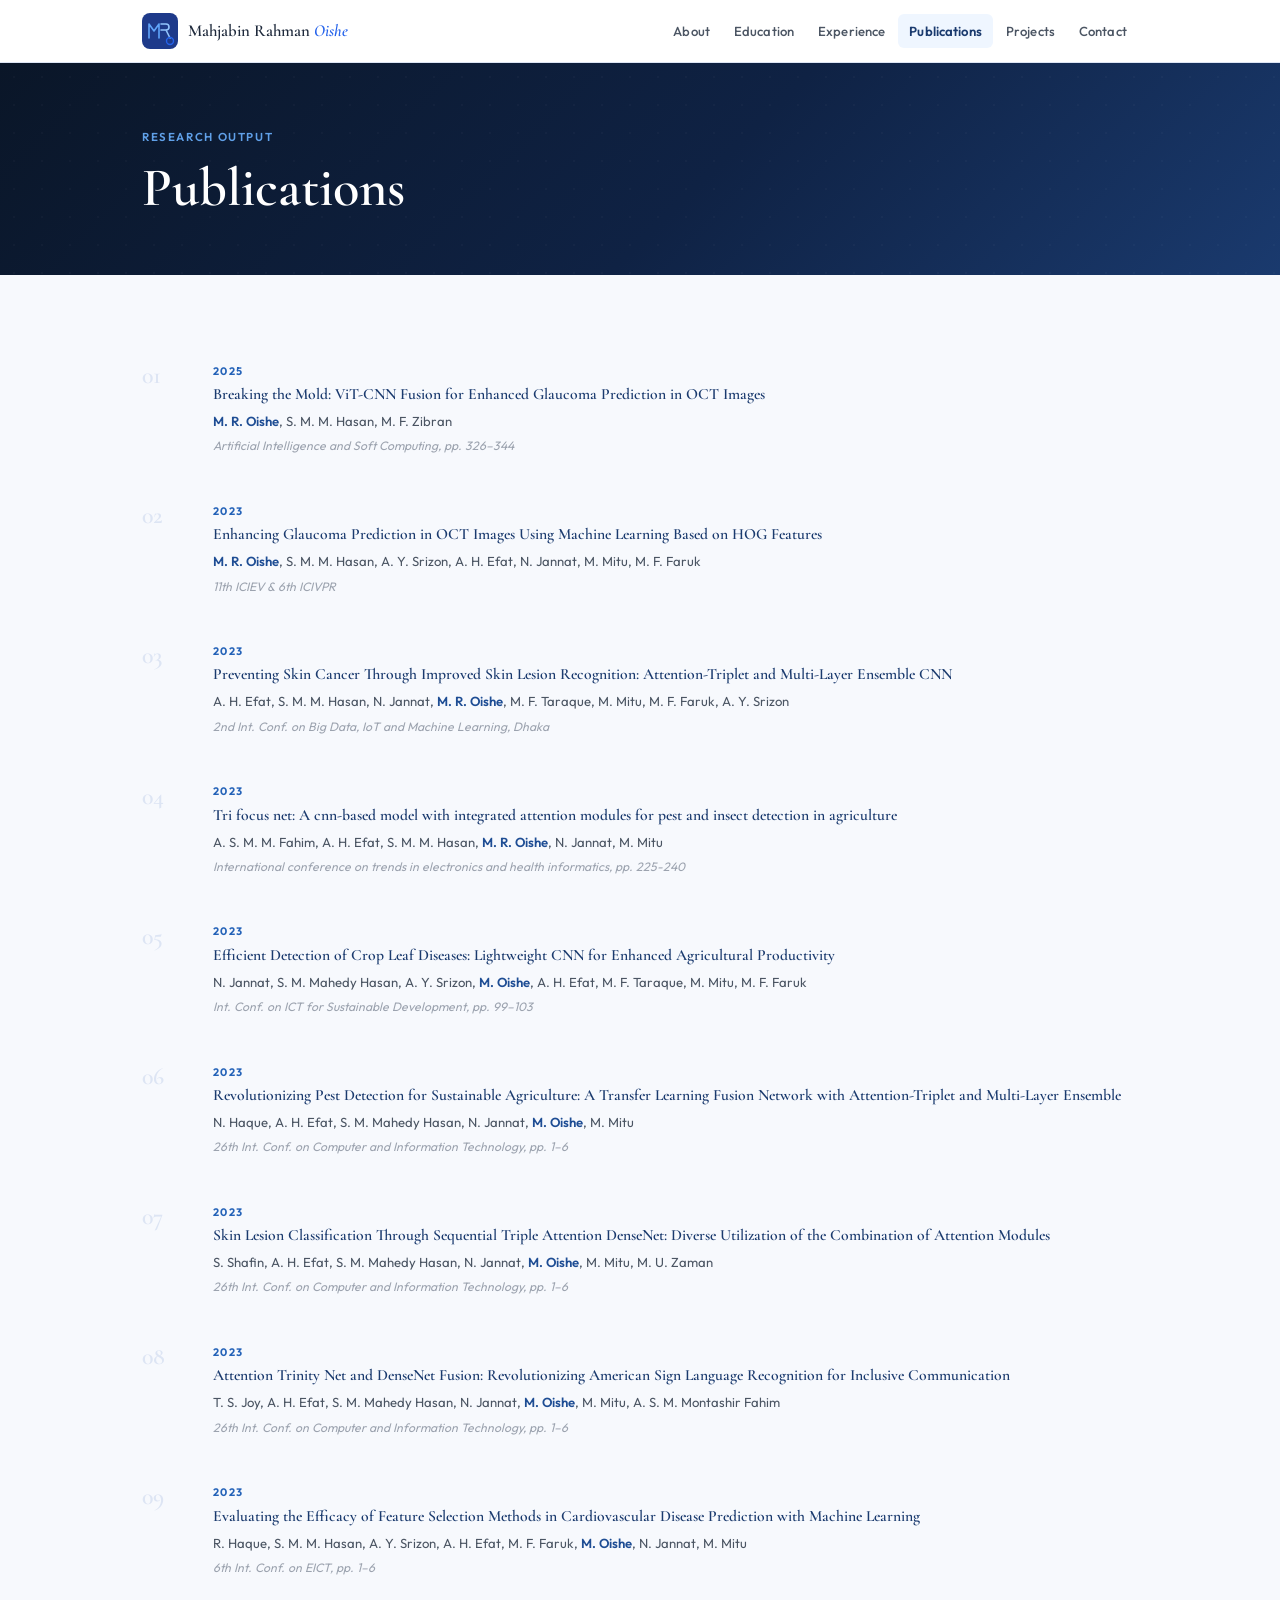
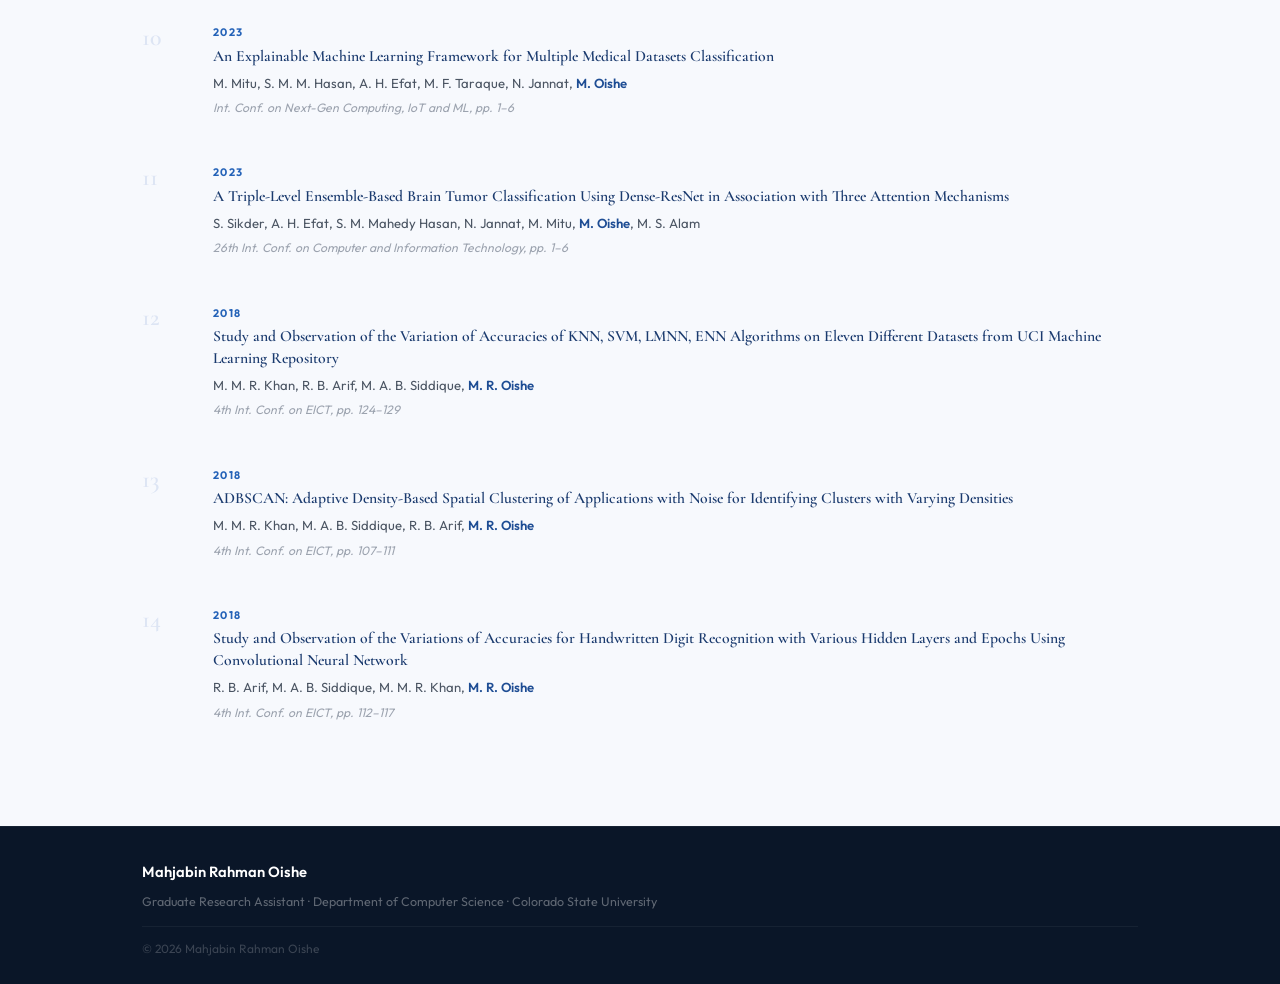
==== commit b4d4c4f6: "Update publications.html" ====
--- a/publications.html
+++ b/publications.html
@@ -40,18 +40,7 @@
     <div class="ph-inner">
       <p class="ph-eyebrow">Research Output</p>
       <h1>Publications</h1>
-      <div class="pub-hero-stats">
-        <div class="phs"><strong>13</strong><span>Total Papers</span></div>
-        <div class="phs-sep"></div>
-        <div class="phs"><strong>2</strong><span>First Author</span></div>
-        <div class="phs-sep"></div>
-        <div class="phs"><strong>2018–2025</strong><span>Active Period</span></div>
-        <div class="phs-sep"></div>
-        <div class="phs phs--accent">
-          <strong id="citation-count">0</strong>
-          <span>Citations</span>
-        </div>
-      </div>
+      
     </div>
     <div class="ph-grid" aria-hidden="true"></div>
   </section>
@@ -59,148 +48,175 @@
   <main class="page-main">
     <div class="pm-inner">
 
-      <!-- First-author: large feature cards -->
-      <div class="pub-section-label">
-        <span class="psl-tag">First Author</span>
-        <div class="psl-rule"></div>
-      </div>
-
-      <div class="pub-feature-grid">
-        <article class="pub-feature-card">
-          <div class="pfc-year">2025</div>
-          <div class="pfc-venue">Springer Nature Switzerland</div>
-          <h3>Breaking the Mold: ViT-CNN Fusion for Enhanced Glaucoma Prediction in OCT Images</h3>
-          <p class="pfc-authors"><strong>M. R. Oishe</strong>, S. M. M. Hasan, M. F. Zibran</p>
-          <p class="pfc-detail">Artificial Intelligence and Soft Computing, pp. 326–344</p>
-          <div class="pfc-tags"><span>OCT Imaging</span><span>ViT-CNN</span><span>Glaucoma</span></div>
-        </article>
-        <article class="pub-feature-card">
-          <div class="pfc-year">2023</div>
-          <div class="pfc-venue">ICIEV &amp; ICIVPR, London</div>
-          <h3>Enhancing Glaucoma Prediction in OCT Images Using Machine Learning Based on HOG Features</h3>
-          <p class="pfc-authors"><strong>M. R. Oishe</strong>, S. M. M. Hasan, A. Y. Srizon, A. H. Efat, N. Jannat, M. Mitu, M. F. Faruk</p>
-          <p class="pfc-detail">11th ICIEV &amp; 6th ICIVPR</p>
-          <div class="pfc-tags"><span>HOG Features</span><span>Glaucoma</span><span>ML</span></div>
-        </article>
-      </div>
-
-      <!-- Co-authored: numbered list style -->
-      <div class="pub-section-label" style="margin-top:3.5rem">
-        <span class="psl-tag psl-tag--co">Co-Author</span>
-        <div class="psl-rule"></div>
-      </div>
-
       <div class="pub-list-stack">
 
-        <article class="pls-item">
-          <div class="pls-num">03</div>
-          <div class="pls-body">
-            <div class="pls-year">2023</div>
-            <h3>Preventing Skin Cancer Through Improved Skin Lesion Recognition: Attention-Triplet and Multi-Layer Ensemble CNN</h3>
-            <p>A. H. Efat, S. M. M. Hasan, N. Jannat, <strong>M. R. Oishe</strong>, M. F. Taraque, M. Mitu, M. F. Faruk, A. Y. Srizon</p>
-            <span class="pls-venue">2nd Int. Conf. on Big Data, IoT and Machine Learning, Dhaka</span>
-          </div>
-        </article>
-
-        <article class="pls-item">
-          <div class="pls-num">04</div>
-          <div class="pls-body">
-            <div class="pls-year">2018</div>
-            <h3>Study and Observation of Accuracy Variations of KNN, SVM, LMNN, ENN on UCI Datasets</h3>
-            <p>M. M. R. Khan, R. B. Arif, M. A. B. Siddique, <strong>M. R. Oishe</strong></p>
-            <span class="pls-venue">4th Int. Conf. on EICT, pp. 124–129</span>
-          </div>
-        </article>
-
-        <article class="pls-item">
-          <div class="pls-num">05</div>
-          <div class="pls-body">
-            <div class="pls-year">2018</div>
-            <h3>ADBSCAN: Adaptive Density-Based Spatial Clustering for Varying-Density Clusters</h3>
-            <p>M. M. R. Khan, M. A. B. Siddique, R. B. Arif, <strong>M. R. Oishe</strong></p>
-            <span class="pls-venue">4th Int. Conf. on EICT, pp. 107–111</span>
-          </div>
-        </article>
-
-        <article class="pls-item">
-          <div class="pls-num">06</div>
-          <div class="pls-body">
-            <div class="pls-year">2018</div>
-            <h3>Accuracy Variations for Handwritten Digit Recognition with Various Hidden Layers Using CNN</h3>
-            <p>R. B. Arif, M. A. B. Siddique, M. M. R. Khan, <strong>M. R. Oishe</strong></p>
-            <span class="pls-venue">4th Int. Conf. on EICT, pp. 112–117</span>
-          </div>
-        </article>
-
-        <article class="pls-item">
-          <div class="pls-num">07</div>
-          <div class="pls-body">
-            <div class="pls-year">2023</div>
-            <h3>Efficient Detection of Crop Leaf Diseases: Lightweight CNN for Enhanced Agricultural Productivity</h3>
-            <p>N. Jannat, S. M. Mahedy Hasan, A. Y. Srizon, <strong>M. Oishe</strong>, A. H. Efat, M. F. Taraque, M. Mitu, M. F. Faruk</p>
-            <span class="pls-venue">Int. Conf. on ICT for Sustainable Development, pp. 99–103</span>
-          </div>
-        </article>
-
-        <article class="pls-item">
-          <div class="pls-num">08</div>
-          <div class="pls-body">
-            <div class="pls-year">2023</div>
-            <h3>Revolutionizing Pest Detection for Sustainable Agriculture: Transfer Learning Fusion Network</h3>
-            <p>N. Haque, A. H. Efat, S. M. Mahedy Hasan, N. Jannat, <strong>M. Oishe</strong>, M. Mitu</p>
-            <span class="pls-venue">26th Int. Conf. on Computer and Information Technology, pp. 1–6</span>
-          </div>
-        </article>
-
-        <article class="pls-item">
-          <div class="pls-num">09</div>
-          <div class="pls-body">
-            <div class="pls-year">2023</div>
-            <h3>Skin Lesion Classification Through Sequential Triple Attention DenseNet</h3>
-            <p>S. Shafin, A. H. Efat, S. M. Mahedy Hasan, N. Jannat, <strong>M. Oishe</strong>, M. Mitu, M. U. Zaman</p>
-            <span class="pls-venue">26th Int. Conf. on Computer and Information Technology, pp. 1–6</span>
-          </div>
-        </article>
-
-        <article class="pls-item">
-          <div class="pls-num">10</div>
-          <div class="pls-body">
-            <div class="pls-year">2023</div>
-            <h3>Attention Trinity Net and DenseNet Fusion for American Sign Language Recognition</h3>
-            <p>T. S. Joy, A. H. Efat, S. M. Mahedy Hasan, N. Jannat, <strong>M. Oishe</strong>, M. Mitu, A. S. M. Montashir Fahim</p>
-            <span class="pls-venue">26th Int. Conf. on Computer and Information Technology, pp. 1–6</span>
-          </div>
-        </article>
-
-        <article class="pls-item">
-          <div class="pls-num">11</div>
-          <div class="pls-body">
-            <div class="pls-year">2023</div>
-            <h3>Evaluating Feature Selection Methods in Cardiovascular Disease Prediction with ML</h3>
-            <p>R. Haque, S. M. M. Hasan, A. Y. Srizon, A. H. Efat, M. F. Faruk, <strong>M. Oishe</strong>, N. Jannat, M. Mitu</p>
-            <span class="pls-venue">6th Int. Conf. on EICT, pp. 1–6</span>
-          </div>
-        </article>
-
-        <article class="pls-item">
-          <div class="pls-num">12</div>
-          <div class="pls-body">
-            <div class="pls-year">2023</div>
-            <h3>An Explainable Machine Learning Framework for Multiple Medical Datasets Classification</h3>
-            <p>M. Mitu, S. M. M. Hasan, A. H. Efat, M. F. Taraque, N. Jannat, <strong>M. Oishe</strong></p>
-            <span class="pls-venue">Int. Conf. on Next-Gen Computing, IoT and ML, pp. 1–6</span>
-          </div>
-        </article>
-
-        <article class="pls-item">
-          <div class="pls-num">13</div>
-          <div class="pls-body">
-            <div class="pls-year">2023</div>
-            <h3>Triple-Level Ensemble Brain Tumor Classification Using Dense-ResNet with Three Attention Mechanisms</h3>
-            <p>S. Sikder, A. H. Efat, S. M. Mahedy Hasan, N. Jannat, M. Mitu, <strong>M. Oishe</strong>, M. S. Alam</p>
-            <span class="pls-venue">26th Int. Conf. on Computer and Information Technology, pp. 1–6</span>
-          </div>
-        </article>
+        <a href="https://scholar.google.com/scholar?q=Breaking+the+Mold%3A+ViT-CNN+Fusion+for+Enhanced+Glaucoma+Prediction+in+OCT+Images" target="_blank" rel="noopener" style="display: block;">
+          <article class="pls-item">
+            <div class="pls-num">01</div>
+            <div class="pls-body">
+              <div class="pls-year">2025</div>
+              <h3>Breaking the Mold: ViT-CNN Fusion for Enhanced Glaucoma Prediction in OCT Images</h3>
+              <p><strong>M. R. Oishe</strong>, S. M. M. Hasan, M. F. Zibran</p>
+              <span class="pls-venue">Artificial Intelligence and Soft Computing, pp. 326–344</span>
+            </div>
+          </article>
+        </a>
+
+        <a href="https://scholar.google.com/scholar?q=Enhancing+Glaucoma+Prediction+in+OCT+Images+Using+Machine+Learning+Based+on+HOG+Features" target="_blank" rel="noopener" style="display: block;">
+          <article class="pls-item">
+            <div class="pls-num">02</div>
+            <div class="pls-body">
+              <div class="pls-year">2023</div>
+              <h3>Enhancing Glaucoma Prediction in OCT Images Using Machine Learning Based on HOG Features</h3>
+              <p><strong>M. R. Oishe</strong>, S. M. M. Hasan, A. Y. Srizon, A. H. Efat, N. Jannat, M. Mitu, M. F. Faruk</p>
+              <span class="pls-venue">11th ICIEV &amp; 6th ICIVPR</span>
+            </div>
+          </article>
+        </a>
+
+        <a href="https://scholar.google.com/scholar?q=Preventing+Skin+Cancer+Through+Improved+Skin+Lesion+Recognition%3A+Attention-Triplet+and+Multi-Layer+Ensemble+CNN" target="_blank" rel="noopener" style="display: block;">
+          <article class="pls-item">
+            <div class="pls-num">03</div>
+            <div class="pls-body">
+              <div class="pls-year">2023</div>
+              <h3>Preventing Skin Cancer Through Improved Skin Lesion Recognition: Attention-Triplet and Multi-Layer Ensemble CNN</h3>
+              <p>A. H. Efat, S. M. M. Hasan, N. Jannat, <strong>M. R. Oishe</strong>, M. F. Taraque, M. Mitu, M. F. Faruk, A. Y. Srizon</p>
+              <span class="pls-venue">2nd Int. Conf. on Big Data, IoT and Machine Learning, Dhaka</span>
+            </div>
+          </article>
+        </a>
+
+        <a href="https://scholar.google.com/scholar?q=Tri+focus+net%3A+A+cnn-based+model+with+integrated+attention+modules+for+pest+and+insect+detection+in+agriculture" target="_blank" rel="noopener" style="display: block;">
+          <article class="pls-item">
+            <div class="pls-num">04</div>
+            <div class="pls-body">
+              <div class="pls-year">2023</div>
+              <h3>Tri focus net: A cnn-based model with integrated attention modules for pest and insect detection in agriculture</h3>
+              <p>A. S. M. M. Fahim, A. H. Efat, S. M. M. Hasan, <strong>M. R. Oishe</strong>, N. Jannat, M. Mitu</p>
+              <span class="pls-venue">International conference on trends in electronics and health informatics, pp. 225-240</span>
+            </div>
+          </article>
+        </a>
+
+        <a href="https://scholar.google.com/scholar?q=Efficient+Detection+of+Crop+Leaf+Diseases%3A+Lightweight+CNN+for+Enhanced+Agricultural+Productivity" target="_blank" rel="noopener" style="display: block;">
+          <article class="pls-item">
+            <div class="pls-num">05</div>
+            <div class="pls-body">
+              <div class="pls-year">2023</div>
+              <h3>Efficient Detection of Crop Leaf Diseases: Lightweight CNN for Enhanced Agricultural Productivity</h3>
+              <p>N. Jannat, S. M. Mahedy Hasan, A. Y. Srizon, <strong>M. Oishe</strong>, A. H. Efat, M. F. Taraque, M. Mitu, M. F. Faruk</p>
+              <span class="pls-venue">Int. Conf. on ICT for Sustainable Development, pp. 99–103</span>
+            </div>
+          </article>
+        </a>
+
+        <a href="https://scholar.google.com/scholar?q=Revolutionizing+Pest+Detection+for+Sustainable+Agriculture%3A+Transfer+Learning+Fusion+Network" target="_blank" rel="noopener" style="display: block;">
+          <article class="pls-item">
+            <div class="pls-num">06</div>
+            <div class="pls-body">
+              <div class="pls-year">2023</div>
+              <h3>Revolutionizing Pest Detection for Sustainable Agriculture: A Transfer Learning Fusion Network with Attention-Triplet and Multi-Layer Ensemble</h3>
+              <p>N. Haque, A. H. Efat, S. M. Mahedy Hasan, N. Jannat, <strong>M. Oishe</strong>, M. Mitu</p>
+              <span class="pls-venue">26th Int. Conf. on Computer and Information Technology, pp. 1–6</span>
+            </div>
+          </article>
+        </a>
+
+        <a href="https://scholar.google.com/scholar?q=Skin+Lesion+Classification+Through+Sequential+Triple+Attention+DenseNet" target="_blank" rel="noopener" style="display: block;">
+          <article class="pls-item">
+            <div class="pls-num">07</div>
+            <div class="pls-body">
+              <div class="pls-year">2023</div>
+              <h3>Skin Lesion Classification Through Sequential Triple Attention DenseNet: Diverse Utilization of the Combination of Attention Modules</h3>
+              <p>S. Shafin, A. H. Efat, S. M. Mahedy Hasan, N. Jannat, <strong>M. Oishe</strong>, M. Mitu, M. U. Zaman</p>
+              <span class="pls-venue">26th Int. Conf. on Computer and Information Technology, pp. 1–6</span>
+            </div>
+          </article>
+        </a>
+
+        <a href="https://scholar.google.com/scholar?q=Attention+Trinity+Net+and+DenseNet+Fusion+for+American+Sign+Language+Recognition" target="_blank" rel="noopener" style="display: block;">
+          <article class="pls-item">
+            <div class="pls-num">08</div>
+            <div class="pls-body">
+              <div class="pls-year">2023</div>
+              <h3>Attention Trinity Net and DenseNet Fusion: Revolutionizing American Sign Language Recognition for Inclusive Communication</h3>
+              <p>T. S. Joy, A. H. Efat, S. M. Mahedy Hasan, N. Jannat, <strong>M. Oishe</strong>, M. Mitu, A. S. M. Montashir Fahim</p>
+              <span class="pls-venue">26th Int. Conf. on Computer and Information Technology, pp. 1–6</span>
+            </div>
+          </article>
+        </a>
+
+        <a href="https://ieeexplore.ieee.org/abstract/document/10427833" target="_blank" rel="noopener" style="display: block;">
+          <article class="pls-item">
+            <div class="pls-num">09</div>
+            <div class="pls-body">
+              <div class="pls-year">2023</div>
+              <h3>Evaluating the Efficacy of Feature Selection Methods in Cardiovascular Disease Prediction with Machine Learning</h3>
+              <p>R. Haque, S. M. M. Hasan, A. Y. Srizon, A. H. Efat, M. F. Faruk, <strong>M. Oishe</strong>, N. Jannat, M. Mitu</p>
+              <span class="pls-venue">6th Int. Conf. on EICT, pp. 1–6</span>
+            </div>
+          </article>
+        </a>
+
+        <a href="https://scholar.google.com/scholar?q=An+Explainable+Machine+Learning+Framework+for+Multiple+Medical+Datasets+Classification" target="_blank" rel="noopener" style="display: block;">
+          <article class="pls-item">
+            <div class="pls-num">10</div>
+            <div class="pls-body">
+              <div class="pls-year">2023</div>
+              <h3>An Explainable Machine Learning Framework for Multiple Medical Datasets Classification</h3>
+              <p>M. Mitu, S. M. M. Hasan, A. H. Efat, M. F. Taraque, N. Jannat, <strong>M. Oishe</strong></p>
+              <span class="pls-venue">Int. Conf. on Next-Gen Computing, IoT and ML, pp. 1–6</span>
+            </div>
+          </article>
+        </a>
+
+        <a href="https://ieeexplore.ieee.org/abstract/document/10441290" target="_blank" rel="noopener" style="display: block;">
+          <article class="pls-item">
+            <div class="pls-num">11</div>
+            <div class="pls-body">
+              <div class="pls-year">2023</div>
+              <h3>A Triple-Level Ensemble-Based Brain Tumor Classification Using Dense-ResNet in Association with Three Attention Mechanisms</h3>
+              <p>S. Sikder, A. H. Efat, S. M. Mahedy Hasan, N. Jannat, M. Mitu, <strong>M. Oishe</strong>, M. S. Alam</p>
+              <span class="pls-venue">26th Int. Conf. on Computer and Information Technology, pp. 1–6</span>
+            </div>
+          </article>
+        </a>
+
+        <a href="https://ieeexplore.ieee.org/abstract/document/8628041" target="_blank" rel="noopener" style="display: block;">
+          <article class="pls-item">
+            <div class="pls-num">12</div>
+            <div class="pls-body">
+              <div class="pls-year">2018</div>
+              <h3>Study and Observation of the Variation of Accuracies of KNN, SVM, LMNN, ENN Algorithms on Eleven Different Datasets from UCI Machine Learning Repository</h3>
+              <p>M. M. R. Khan, R. B. Arif, M. A. B. Siddique, <strong>M. R. Oishe</strong></p>
+              <span class="pls-venue">4th Int. Conf. on EICT, pp. 124–129</span>
+            </div>
+          </article>
+        </a>
+
+        <a href="https://ieeexplore.ieee.org/abstract/document/8628138" target="_blank" rel="noopener" style="display: block;">
+          <article class="pls-item">
+            <div class="pls-num">13</div>
+            <div class="pls-body">
+              <div class="pls-year">2018</div>
+              <h3>ADBSCAN: Adaptive Density-Based Spatial Clustering of Applications with Noise for Identifying Clusters with Varying Densities</h3>
+              <p>M. M. R. Khan, M. A. B. Siddique, R. B. Arif, <strong>M. R. Oishe</strong></p>
+              <span class="pls-venue">4th Int. Conf. on EICT, pp. 107–111</span>
+            </div>
+          </article>
+        </a>
+
+        <a href="https://ieeexplore.ieee.org/abstract/document/8628078" target="_blank" rel="noopener" style="display: block;">
+          <article class="pls-item">
+            <div class="pls-num">14</div>
+            <div class="pls-body">
+              <div class="pls-year">2018</div>
+              <h3>Study and Observation of the Variations of Accuracies for Handwritten Digit Recognition with Various Hidden Layers and Epochs Using Convolutional Neural Network</h3>
+              <p>R. B. Arif, M. A. B. Siddique, M. M. R. Khan, <strong>M. R. Oishe</strong></p>
+              <span class="pls-venue">4th Int. Conf. on EICT, pp. 112–117</span>
+            </div>
+          </article>
+        </a>
 
       </div>
     </div>
